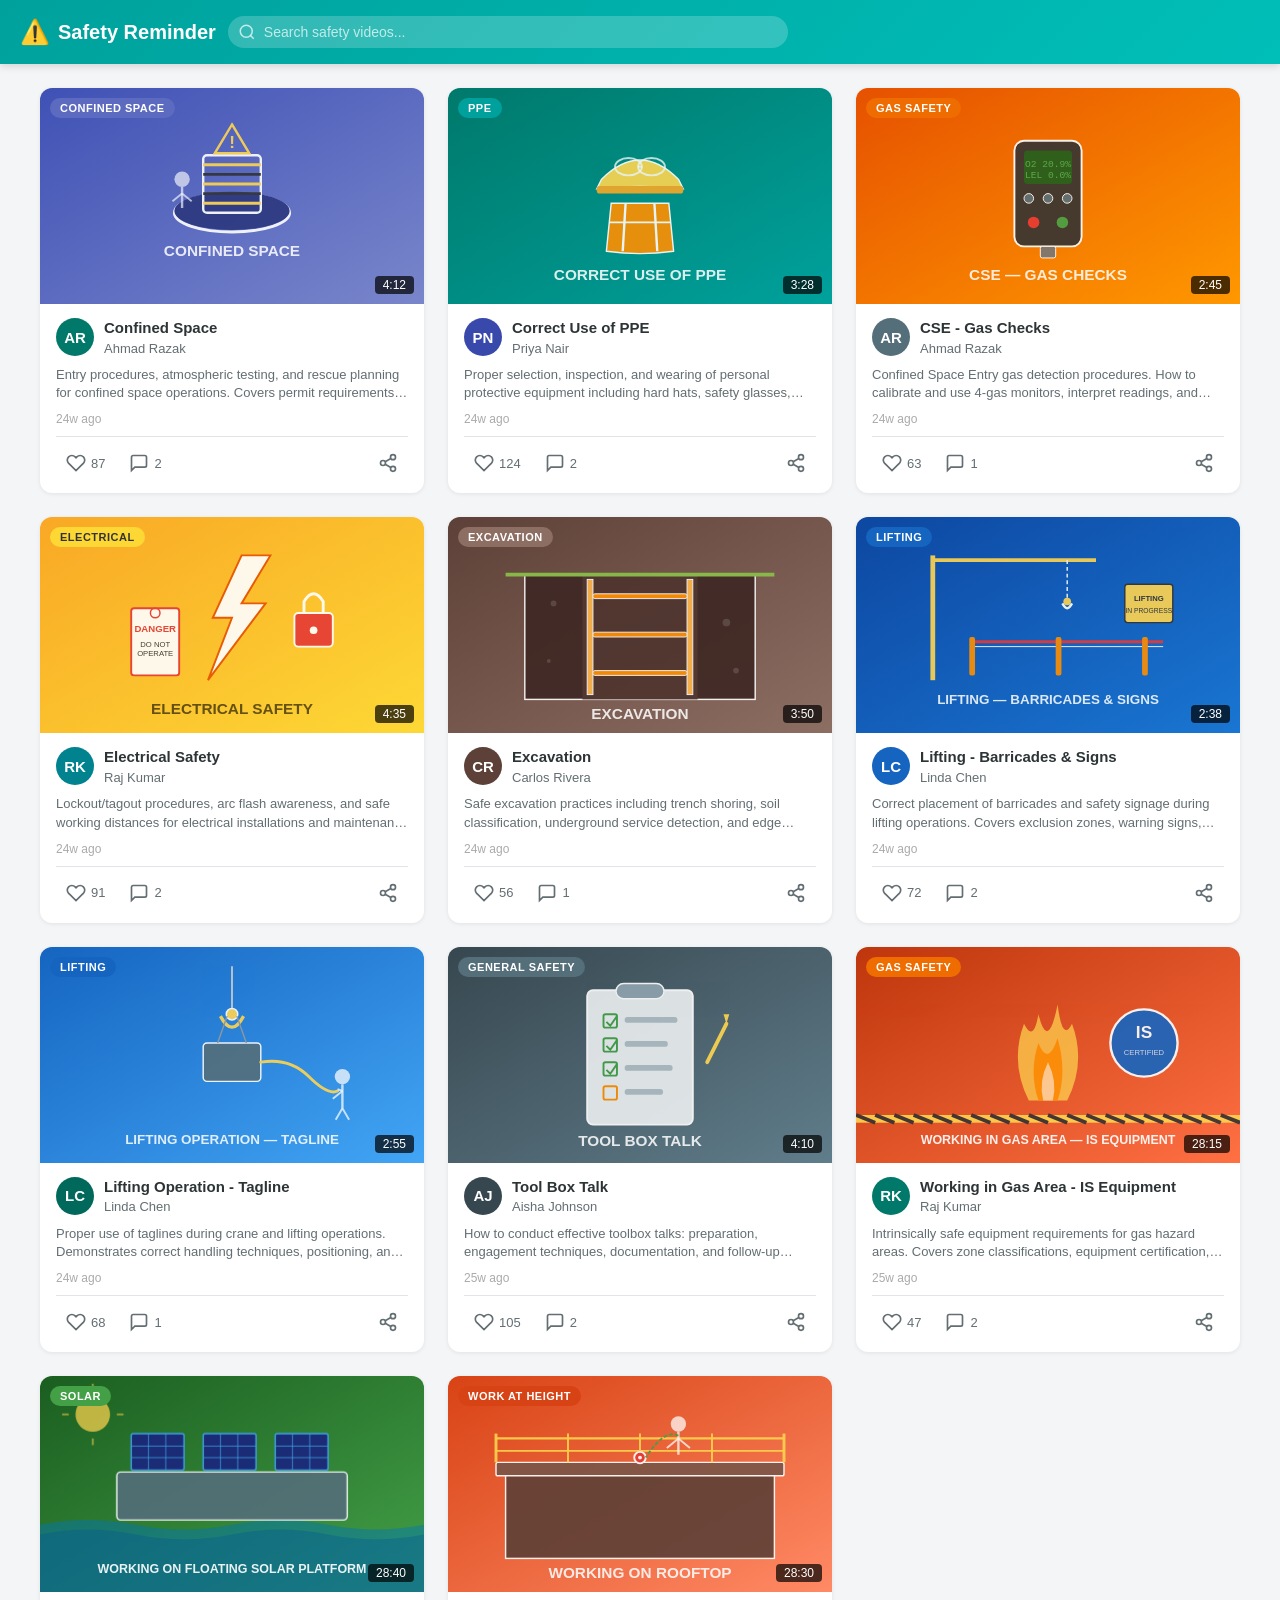
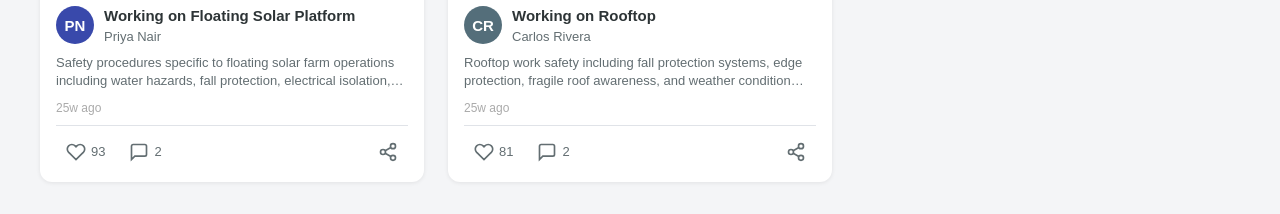
==== index.html @ b99edd66 "Initial commit: Safety Reminder video platform Static frontend for viewing safety training videos. -" ====
<!DOCTYPE html>
<html lang="en">
<head>
<meta charset="UTF-8">
<meta name="viewport" content="width=device-width, initial-scale=1.0">
<title>Safety Reminder</title>
<link rel="stylesheet" href="styles.css">
</head>
<body>

<!-- Header -->
<header class="header">
  <div class="header-title">
    <span class="icon">&#9888;&#65039;</span>
    <span>Safety Reminder</span>
  </div>
  <div class="search-bar">
    <svg viewBox="0 0 24 24" stroke-width="2"><circle cx="11" cy="11" r="8"/><line x1="21" y1="21" x2="16.65" y2="16.65"/></svg>
    <input type="text" placeholder="Search safety videos..." id="searchInput">
  </div>
  <!-- hidden: upload button (to be enabled later)
  <button class="btn-upload-header" id="btnUploadHeader" aria-label="Upload video">
    <span>Upload</span>
  </button> -->
</header>

<!-- Side Navigation (desktop) -->
<nav class="side-nav">
  <a href="#" class="active" data-nav="home">
    <svg viewBox="0 0 24 24"><path d="M3 9l9-7 9 7v11a2 2 0 0 1-2 2H5a2 2 0 0 1-2-2z"/><polyline points="9 22 9 12 15 12 15 22"/></svg>
    Home Feed
  </a>
  <!-- hidden: to be enabled later
  <a href="#" data-nav="upload" id="sideNavUpload">
    <svg viewBox="0 0 24 24"><path d="M21 15v4a2 2 0 0 1-2 2H5a2 2 0 0 1-2-2v-4"/><polyline points="17 8 12 3 7 8"/><line x1="12" y1="3" x2="12" y2="15"/></svg>
    Upload Video
  </a>
  <a href="#" data-nav="profile">
    <svg viewBox="0 0 24 24"><path d="M20 21v-2a4 4 0 0 0-4-4H8a4 4 0 0 0-4 4v2"/><circle cx="12" cy="7" r="4"/></svg>
    Profile
  </a>
  <a href="#" data-nav="settings">
    <svg viewBox="0 0 24 24"><circle cx="12" cy="12" r="3"/><path d="M19.4 15a1.65 1.65 0 0 0 .33 1.82l.06.06a2 2 0 0 1-2.83 2.83l-.06-.06a1.65 1.65 0 0 0-1.82-.33 1.65 1.65 0 0 0-1 1.51V21a2 2 0 0 1-4 0v-.09A1.65 1.65 0 0 0 9 19.4a1.65 1.65 0 0 0-1.82.33l-.06.06a2 2 0 0 1-2.83-2.83l.06-.06A1.65 1.65 0 0 0 4.68 15a1.65 1.65 0 0 0-1.51-1H3a2 2 0 0 1 0-4h.09A1.65 1.65 0 0 0 4.6 9a1.65 1.65 0 0 0-.33-1.82l-.06-.06a2 2 0 0 1 2.83-2.83l.06.06A1.65 1.65 0 0 0 9 4.68a1.65 1.65 0 0 0 1-1.51V3a2 2 0 0 1 4 0v.09a1.65 1.65 0 0 0 1 1.51 1.65 1.65 0 0 0 1.82-.33l.06-.06a2 2 0 0 1 2.83 2.83l-.06.06A1.65 1.65 0 0 0 19.4 9a1.65 1.65 0 0 0 1.51 1H21a2 2 0 0 1 0 4h-.09a1.65 1.65 0 0 0-1.51 1z"/></svg>
    Settings
  </a>
  -->
</nav>

<!-- Bottom Navigation (mobile/tablet) — only Home visible for now -->
<nav class="bottom-nav">
  <a href="#" class="active" data-nav="home">
    <svg viewBox="0 0 24 24"><path d="M3 9l9-7 9 7v11a2 2 0 0 1-2 2H5a2 2 0 0 1-2-2z"/><polyline points="9 22 9 12 15 12 15 22"/></svg>
    Home
  </a>
</nav>

<!-- Main Feed -->
<main class="main">
  <div class="feed" id="feed"></div>
</main>

<!-- Upload Modal (hidden: to be enabled later) -->
<div class="modal-overlay" id="uploadModal" style="display:none!important">
  <div class="modal">
    <div class="modal-header">
      <h2>Upload Safety Video</h2>
      <button class="modal-close" id="modalClose">&times;</button>
    </div>
    <div class="modal-body">
      <form id="uploadForm">
        <div class="form-group">
          <label>Video File</label>
          <div class="file-upload-area" id="fileUploadArea">
            <svg viewBox="0 0 24 24"><path d="M21 15v4a2 2 0 0 1-2 2H5a2 2 0 0 1-2-2v-4"/><polyline points="17 8 12 3 7 8"/><line x1="12" y1="3" x2="12" y2="15"/></svg>
            <p>Click to select a video file</p>
            <div class="file-name" id="fileName"></div>
          </div>
          <input type="file" id="fileInput" accept="video/*" style="display:none">
        </div>
        <div class="form-group">
          <label for="videoTitle">Title</label>
          <input type="text" id="videoTitle" placeholder="Enter video title" required>
        </div>
        <div class="form-group">
          <label for="videoDesc">Description</label>
          <textarea id="videoDesc" placeholder="Describe the safety topic covered..." required></textarea>
        </div>
        <div class="form-group">
          <label for="videoCat">Category</label>
          <select id="videoCat" required>
            <option value="">Select a category</option>
            <option value="confined">Confined Space</option>
            <option value="ppe">PPE</option>
            <option value="gas">Gas Safety</option>
            <option value="electrical">Electrical</option>
            <option value="excavation">Excavation</option>
            <option value="lifting">Lifting</option>
            <option value="general">General Safety</option>
            <option value="hazard">Hazard Zone</option>
            <option value="solar">Solar</option>
            <option value="wah">Work at Height</option>
          </select>
        </div>
        <button type="submit" class="btn-submit">Upload Video</button>
      </form>
    </div>
  </div>
</div>

<!-- Toast -->
<div class="toast" id="toast"></div>

<!-- Scripts -->
<script src="api.js"></script>
<script src="app.js"></script>
</body>
</html>
---- styles.css ----
/* Safety Reminder — Styles */

*, *::before, *::after { box-sizing: border-box; margin: 0; padding: 0; }

:root {
  --primary: #00A19C;
  --primary-light: #00BFB8;
  --primary-dark: #007A76;
  --accent: #1565C0;
  --bg: #F4F5F7;
  --card: #FFFFFF;
  --text: #2D3436;
  --text-light: #636E72;
  --border: #E0E3E8;
  --danger: #E53935;
  --success: #43A047;
  --nav-height: 60px;
  --header-height: 64px;
}

body {
  font-family: -apple-system, BlinkMacSystemFont, 'Segoe UI', Roboto, Oxygen, sans-serif;
  background: var(--bg);
  color: var(--text);
  min-height: 100vh;
  overflow-x: hidden;
}

/* ── Header ── */
.header {
  position: fixed;
  top: 0;
  left: 0;
  right: 0;
  height: var(--header-height);
  background: linear-gradient(135deg, var(--primary), var(--primary-light));
  display: flex;
  align-items: center;
  padding: 0 20px;
  gap: 12px;
  z-index: 100;
  box-shadow: 0 2px 8px rgba(0,0,0,0.15);
}

.header-title {
  font-size: 20px;
  font-weight: 700;
  color: #fff;
  white-space: nowrap;
  display: flex;
  align-items: center;
  gap: 8px;
}

.header-title .icon { font-size: 24px; }

.search-bar {
  flex: 1;
  max-width: 560px;
  position: relative;
}

.search-bar input {
  width: 100%;
  padding: 8px 12px 8px 36px;
  border: none;
  border-radius: 20px;
  background: rgba(255,255,255,0.2);
  color: #fff;
  font-size: 14px;
  outline: none;
  transition: background 0.2s;
}

.search-bar input::placeholder { color: rgba(255,255,255,0.7); }
.search-bar input:focus { background: rgba(255,255,255,0.35); }

.search-bar svg {
  position: absolute;
  left: 10px;
  top: 50%;
  transform: translateY(-50%);
  width: 18px;
  height: 18px;
  stroke: rgba(255,255,255,0.7);
  fill: none;
}

.btn-upload-header {
  background: #FFFFFF;
  color: var(--primary);
  border: none;
  padding: 8px 16px;
  border-radius: 20px;
  font-weight: 600;
  font-size: 14px;
  cursor: pointer;
  white-space: nowrap;
  transition: transform 0.15s, box-shadow 0.15s;
}

.btn-upload-header:hover {
  transform: translateY(-1px);
  box-shadow: 0 3px 8px rgba(0,0,0,0.2);
}

/* ── Side Nav (desktop) ── */
.side-nav {
  display: none;
  position: fixed;
  top: var(--header-height);
  left: 0;
  bottom: 0;
  width: 220px;
  background: var(--card);
  border-right: 1px solid var(--border);
  padding: 24px 0;
  z-index: 90;
}

.side-nav a {
  display: flex;
  align-items: center;
  gap: 12px;
  padding: 12px 24px;
  color: var(--text-light);
  text-decoration: none;
  font-size: 15px;
  font-weight: 500;
  transition: background 0.15s, color 0.15s;
}

.side-nav a:hover, .side-nav a.active {
  background: rgba(0, 161, 156, 0.08);
  color: var(--primary);
}

.side-nav a svg {
  width: 22px;
  height: 22px;
  stroke: currentColor;
  fill: none;
  stroke-width: 2;
}

/* ── Bottom Nav (mobile/tablet) — hidden: only Home Feed, no nav needed ── */
.bottom-nav {
  position: fixed;
  bottom: 0;
  left: 0;
  right: 0;
  height: var(--nav-height);
  background: var(--card);
  border-top: 1px solid var(--border);
  display: none;
  justify-content: space-around;
  align-items: center;
  z-index: 100;
}

.bottom-nav a {
  display: flex;
  flex-direction: column;
  align-items: center;
  gap: 3px;
  text-decoration: none;
  color: var(--text-light);
  font-size: 11px;
  font-weight: 500;
  transition: color 0.15s;
  padding: 4px 12px;
}

.bottom-nav a.active { color: var(--primary); }

.bottom-nav a svg {
  width: 24px;
  height: 24px;
  stroke: currentColor;
  fill: none;
  stroke-width: 2;
}

/* ── Main Content ── */
.main {
  padding-top: calc(var(--header-height) + 16px);
  padding-bottom: 24px;
  padding-left: 16px;
  padding-right: 16px;
  max-width: 1800px;
  margin: 0 auto;
}

.feed {
  display: grid;
  grid-template-columns: 1fr;
  gap: 16px;
}

/* ── Video Card ── */
.card {
  background: var(--card);
  border-radius: 12px;
  overflow: hidden;
  box-shadow: 0 1px 4px rgba(0,0,0,0.08);
  transition: transform 0.2s, box-shadow 0.2s;
}

.card:hover {
  transform: translateY(-2px);
  box-shadow: 0 4px 16px rgba(0,0,0,0.12);
}

.card-thumbnail {
  position: relative;
  width: 100%;
  aspect-ratio: 16 / 9;
  cursor: pointer;
  overflow: hidden;
  background: #eee;
}

.card-thumbnail > svg {
  position: absolute;
  inset: 0;
  width: 100%;
  height: 100%;
  display: block;
}

.card-thumbnail .play-overlay {
  position: absolute;
  inset: 0;
  display: flex;
  align-items: center;
  justify-content: center;
  opacity: 0;
  transition: opacity 0.2s;
  background: rgba(0,0,0,0.15);
}

.card-thumbnail:hover .play-overlay { opacity: 1; }

.play-btn {
  width: 52px;
  height: 52px;
  background: rgba(0,0,0,0.5);
  border-radius: 50%;
  display: flex;
  align-items: center;
  justify-content: center;
  transition: transform 0.2s, background 0.2s;
}

.card-thumbnail:hover .play-btn {
  transform: scale(1.1);
  background: rgba(0, 161, 156, 0.85);
}

.play-btn svg {
  position: relative;
  inset: auto;
  width: 24px;
  height: 24px;
  fill: #fff;
  stroke: none;
  left: 2px;
}

.card-category {
  position: absolute;
  top: 10px;
  left: 10px;
  padding: 4px 10px;
  border-radius: 12px;
  font-size: 11px;
  font-weight: 600;
  text-transform: uppercase;
  letter-spacing: 0.5px;
  color: #fff;
  z-index: 2;
}

.card-duration {
  position: absolute;
  bottom: 10px;
  right: 10px;
  background: rgba(0,0,0,0.7);
  color: #fff;
  padding: 2px 8px;
  border-radius: 4px;
  font-size: 12px;
  font-weight: 500;
  z-index: 2;
}

.card-body { padding: 14px 16px; }

.card-header {
  display: flex;
  align-items: flex-start;
  gap: 10px;
  margin-bottom: 10px;
}

.avatar {
  width: 38px;
  height: 38px;
  border-radius: 50%;
  flex-shrink: 0;
  display: flex;
  align-items: center;
  justify-content: center;
  color: #fff;
  font-weight: 700;
  font-size: 15px;
}

.card-meta { flex: 1; min-width: 0; }

.card-title {
  font-size: 15px;
  font-weight: 600;
  line-height: 1.3;
  margin-bottom: 3px;
  display: -webkit-box;
  -webkit-line-clamp: 2;
  -webkit-box-orient: vertical;
  overflow: hidden;
}

.card-author {
  font-size: 13px;
  color: var(--text-light);
}

.card-desc {
  font-size: 13px;
  color: var(--text-light);
  line-height: 1.4;
  margin-bottom: 10px;
  display: -webkit-box;
  -webkit-line-clamp: 2;
  -webkit-box-orient: vertical;
  overflow: hidden;
}

.card-timestamp {
  font-size: 12px;
  color: #aaa;
  margin-bottom: 10px;
}

.card-actions {
  display: flex;
  align-items: center;
  gap: 4px;
  padding-top: 10px;
  border-top: 1px solid var(--border);
}

.action-btn {
  display: flex;
  align-items: center;
  gap: 5px;
  background: none;
  border: none;
  padding: 6px 10px;
  border-radius: 8px;
  font-size: 13px;
  color: var(--text-light);
  cursor: pointer;
  transition: background 0.15s, color 0.15s;
  font-family: inherit;
}

.action-btn:hover { background: var(--bg); }

.action-btn svg {
  width: 20px;
  height: 20px;
  stroke: currentColor;
  fill: none;
  stroke-width: 2;
}

.action-btn.liked { color: var(--danger); }
.action-btn.liked svg { fill: var(--danger); stroke: var(--danger); }

.action-btn-spacer { flex: 1; }

/* ── Comments ── */
.comments-section {
  display: none;
  padding: 0 16px 14px;
  border-top: 1px solid var(--border);
}

.comments-section.open { display: block; }

.comments-list {
  max-height: 240px;
  overflow-y: auto;
  padding: 12px 0;
}

.comment {
  display: flex;
  gap: 8px;
  margin-bottom: 12px;
}

.comment-avatar {
  width: 28px;
  height: 28px;
  border-radius: 50%;
  flex-shrink: 0;
  display: flex;
  align-items: center;
  justify-content: center;
  color: #fff;
  font-weight: 700;
  font-size: 11px;
  background: var(--accent);
}

.comment-body { flex: 1; }

.comment-author {
  font-size: 12px;
  font-weight: 600;
  margin-bottom: 2px;
}

.comment-text {
  font-size: 13px;
  line-height: 1.4;
  color: var(--text);
}

.comment-time {
  font-size: 11px;
  color: #aaa;
  margin-top: 2px;
}

.comment-input-row {
  display: flex;
  gap: 8px;
  margin-top: 8px;
}

.comment-input-row input {
  flex: 1;
  padding: 8px 12px;
  border: 1px solid var(--border);
  border-radius: 20px;
  font-size: 13px;
  font-family: inherit;
  outline: none;
  transition: border-color 0.2s;
}

.comment-input-row input:focus { border-color: var(--primary); }

.comment-input-row button {
  background: var(--primary);
  color: #fff;
  border: none;
  padding: 8px 16px;
  border-radius: 20px;
  font-size: 13px;
  font-weight: 600;
  cursor: pointer;
  font-family: inherit;
  transition: background 0.15s;
}

.comment-input-row button:hover { background: var(--primary-light); }

.no-comments {
  text-align: center;
  color: #aaa;
  font-size: 13px;
  padding: 16px 0;
}

/* ── Upload Modal ── */
.modal-overlay {
  display: none;
  position: fixed;
  inset: 0;
  background: rgba(0,0,0,0.5);
  z-index: 200;
  align-items: center;
  justify-content: center;
  padding: 16px;
}

.modal-overlay.open { display: flex; }

.modal {
  background: var(--card);
  border-radius: 16px;
  width: 100%;
  max-width: 520px;
  max-height: 90vh;
  overflow-y: auto;
  box-shadow: 0 20px 60px rgba(0,0,0,0.3);
}

.modal-header {
  display: flex;
  align-items: center;
  justify-content: space-between;
  padding: 18px 20px;
  border-bottom: 1px solid var(--border);
}

.modal-header h2 {
  font-size: 18px;
  font-weight: 700;
}

.modal-close {
  background: none;
  border: none;
  cursor: pointer;
  padding: 4px;
  color: var(--text-light);
  font-size: 24px;
  line-height: 1;
}

.modal-body { padding: 20px; }

.form-group { margin-bottom: 18px; }

.form-group label {
  display: block;
  font-size: 13px;
  font-weight: 600;
  margin-bottom: 6px;
  color: var(--text);
}

.form-group input,
.form-group textarea,
.form-group select {
  width: 100%;
  padding: 10px 14px;
  border: 1px solid var(--border);
  border-radius: 10px;
  font-size: 14px;
  font-family: inherit;
  outline: none;
  transition: border-color 0.2s;
  background: #fff;
}

.form-group input:focus,
.form-group textarea:focus,
.form-group select:focus {
  border-color: var(--primary);
}

.form-group textarea { resize: vertical; min-height: 80px; }

.file-upload-area {
  border: 2px dashed var(--border);
  border-radius: 12px;
  padding: 32px 16px;
  text-align: center;
  cursor: pointer;
  transition: border-color 0.2s, background 0.2s;
}

.file-upload-area:hover {
  border-color: var(--primary);
  background: rgba(0, 161, 156, 0.03);
}

.file-upload-area svg {
  width: 40px;
  height: 40px;
  stroke: var(--text-light);
  fill: none;
  stroke-width: 1.5;
  margin-bottom: 8px;
}

.file-upload-area p {
  font-size: 14px;
  color: var(--text-light);
}

.file-upload-area .file-name {
  margin-top: 8px;
  font-size: 13px;
  color: var(--primary);
  font-weight: 600;
}

.btn-submit {
  width: 100%;
  padding: 12px;
  background: linear-gradient(135deg, var(--primary), var(--primary-light));
  color: #fff;
  border: none;
  border-radius: 10px;
  font-size: 15px;
  font-weight: 600;
  cursor: pointer;
  font-family: inherit;
  transition: transform 0.15s, box-shadow 0.15s;
}

.btn-submit:hover {
  transform: translateY(-1px);
  box-shadow: 0 4px 12px rgba(0, 161, 156, 0.35);
}

/* ── Toast ── */
.toast {
  position: fixed;
  bottom: 80px;
  left: 50%;
  transform: translateX(-50%) translateY(20px);
  background: var(--text);
  color: #fff;
  padding: 10px 20px;
  border-radius: 8px;
  font-size: 14px;
  opacity: 0;
  transition: opacity 0.3s, transform 0.3s;
  z-index: 300;
  pointer-events: none;
}

.toast.show {
  opacity: 1;
  transform: translateX(-50%) translateY(0);
}

/* ── Category Tag Colors ── */
.cat-confined { background: #5C6BC0; }
.cat-ppe { background: #00A19C; }
.cat-gas { background: #EF6C00; }
.cat-electrical { background: #FDD835; color: #333; }
.cat-excavation { background: #8D6E63; }
.cat-lifting { background: #1565C0; }
.cat-general { background: #546E7A; }
.cat-hazard { background: #E53935; }
.cat-solar { background: #43A047; }
.cat-wah { background: #D84315; }

/* ── Avatar Colors ── */
.av-0 { background: #00796B; }
.av-1 { background: #3949AB; }
.av-2 { background: #546E7A; }
.av-3 { background: #00838F; }
.av-4 { background: #5D4037; }
.av-5 { background: #1565C0; }
.av-6 { background: #00695C; }
.av-7 { background: #37474F; }

/* ── Responsive: Tablet (768px+) ── */
@media (min-width: 768px) {
  .feed {
    grid-template-columns: repeat(2, 1fr);
    gap: 20px;
  }
  .main { padding-left: 24px; padding-right: 24px; }
}

/* ── Responsive: Desktop (1025px+) ── */
@media (min-width: 1025px) {
  .feed {
    grid-template-columns: repeat(auto-fill, minmax(320px, 1fr));
    gap: 24px;
  }
  .side-nav { display: none; }
  .bottom-nav { display: none; }
  .main {
    padding: calc(var(--header-height) + 24px) 40px 32px 40px;
  }
}

/* ── Responsive: Large Desktop (1600px+) ── */
@media (min-width: 1600px) {
  .feed {
    grid-template-columns: repeat(auto-fill, minmax(340px, 1fr));
  }
}

/* ── Responsive: Small mobile ── */
@media (max-width: 480px) {
  .header-title span { display: none; }
  .btn-upload-header span { display: none; }
  .btn-upload-header::before { content: '+'; font-size: 20px; }
  .search-bar { max-width: none; }
}

/* ── Scrollbar ── */
.comments-list::-webkit-scrollbar { width: 4px; }
.comments-list::-webkit-scrollbar-track { background: transparent; }
.comments-list::-webkit-scrollbar-thumb { background: var(--border); border-radius: 2px; }
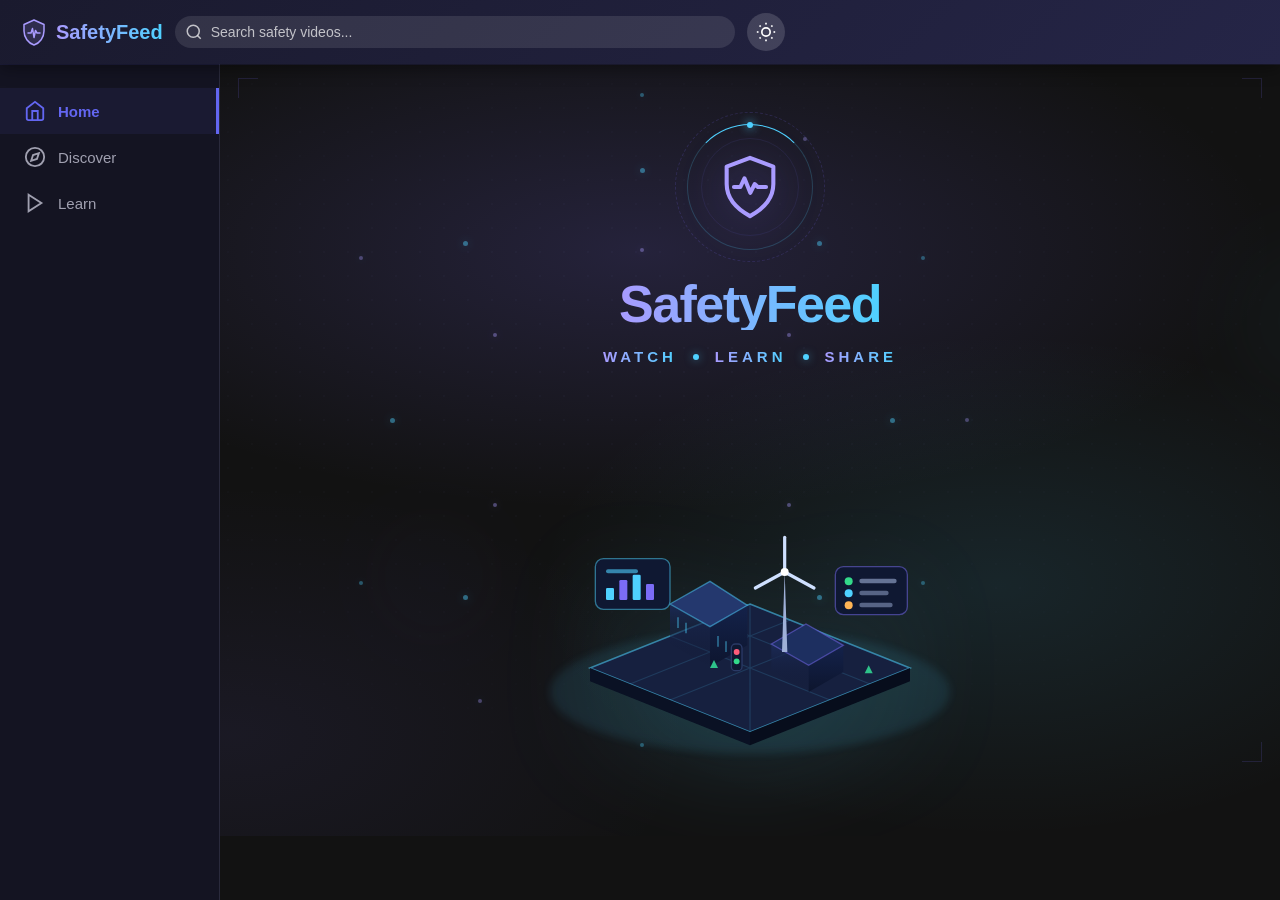
==== commit d17f6910: "Redesign home page with premium dark/light theme and 3D isometric scene - Add immersive home page wi" ====
--- a/index.html
+++ b/index.html
@@ -3,61 +3,282 @@
 <head>
 <meta charset="UTF-8">
 <meta name="viewport" content="width=device-width, initial-scale=1.0">
-<title>Safety Reminder</title>
+<title>SafetyFeed</title>
 <link rel="stylesheet" href="styles.css">
+<script>if(localStorage.getItem('safetyReminder_theme')!=='light')document.documentElement.classList.add('dark-theme');</script>
 </head>
 <body>
 
 <!-- Header -->
 <header class="header">
   <div class="header-title">
-    <span class="icon">&#9888;&#65039;</span>
-    <span>Safety Reminder</span>
+    <svg class="logo-icon" viewBox="0 0 28 28" fill="none"><defs><linearGradient id="logoGr" x1="4" y1="2" x2="24" y2="27"><stop stop-color="#A99BFF"/><stop offset="1" stop-color="#4FD1FF"/></linearGradient></defs><path d="M14 2L4 6.5V13C4 19.35 8.28 25.22 14 27C19.72 25.22 24 19.35 24 13V6.5L14 2Z" fill="rgba(169,155,255,0.15)" stroke="url(#logoGr)" stroke-width="1.5" stroke-linejoin="round"/><polyline points="8,15 11,15 12.5,10.5 14,19.5 15.5,12.5 17,15 20,15" fill="none" stroke="url(#logoGr)" stroke-width="1.5" stroke-linecap="round" stroke-linejoin="round"/></svg>
+    <span>SafetyFeed</span>
   </div>
   <div class="search-bar">
     <svg viewBox="0 0 24 24" stroke-width="2"><circle cx="11" cy="11" r="8"/><line x1="21" y1="21" x2="16.65" y2="16.65"/></svg>
     <input type="text" placeholder="Search safety videos..." id="searchInput">
   </div>
-  <!-- hidden: upload button (to be enabled later)
-  <button class="btn-upload-header" id="btnUploadHeader" aria-label="Upload video">
-    <span>Upload</span>
-  </button> -->
+  <button class="theme-toggle" id="themeToggle" aria-label="Toggle theme">
+    <svg class="icon-sun" viewBox="0 0 24 24" fill="none" stroke="currentColor" stroke-width="2"><circle cx="12" cy="12" r="5"/><line x1="12" y1="1" x2="12" y2="3"/><line x1="12" y1="21" x2="12" y2="23"/><line x1="4.22" y1="4.22" x2="5.64" y2="5.64"/><line x1="18.36" y1="18.36" x2="19.78" y2="19.78"/><line x1="1" y1="12" x2="3" y2="12"/><line x1="21" y1="12" x2="23" y2="12"/><line x1="4.22" y1="19.78" x2="5.64" y2="18.36"/><line x1="18.36" y1="5.64" x2="19.78" y2="4.22"/></svg>
+    <svg class="icon-moon" viewBox="0 0 24 24" fill="none" stroke="currentColor" stroke-width="2"><path d="M21 12.79A9 9 0 1 1 11.21 3 7 7 0 0 0 21 12.79z"/></svg>
+  </button>
 </header>
 
 <!-- Side Navigation (desktop) -->
 <nav class="side-nav">
   <a href="#" class="active" data-nav="home">
     <svg viewBox="0 0 24 24"><path d="M3 9l9-7 9 7v11a2 2 0 0 1-2 2H5a2 2 0 0 1-2-2z"/><polyline points="9 22 9 12 15 12 15 22"/></svg>
-    Home Feed
-  </a>
-  <!-- hidden: to be enabled later
-  <a href="#" data-nav="upload" id="sideNavUpload">
-    <svg viewBox="0 0 24 24"><path d="M21 15v4a2 2 0 0 1-2 2H5a2 2 0 0 1-2-2v-4"/><polyline points="17 8 12 3 7 8"/><line x1="12" y1="3" x2="12" y2="15"/></svg>
-    Upload Video
-  </a>
-  <a href="#" data-nav="profile">
-    <svg viewBox="0 0 24 24"><path d="M20 21v-2a4 4 0 0 0-4-4H8a4 4 0 0 0-4 4v2"/><circle cx="12" cy="7" r="4"/></svg>
-    Profile
-  </a>
-  <a href="#" data-nav="settings">
-    <svg viewBox="0 0 24 24"><circle cx="12" cy="12" r="3"/><path d="M19.4 15a1.65 1.65 0 0 0 .33 1.82l.06.06a2 2 0 0 1-2.83 2.83l-.06-.06a1.65 1.65 0 0 0-1.82-.33 1.65 1.65 0 0 0-1 1.51V21a2 2 0 0 1-4 0v-.09A1.65 1.65 0 0 0 9 19.4a1.65 1.65 0 0 0-1.82.33l-.06.06a2 2 0 0 1-2.83-2.83l.06-.06A1.65 1.65 0 0 0 4.68 15a1.65 1.65 0 0 0-1.51-1H3a2 2 0 0 1 0-4h.09A1.65 1.65 0 0 0 4.6 9a1.65 1.65 0 0 0-.33-1.82l-.06-.06a2 2 0 0 1 2.83-2.83l.06.06A1.65 1.65 0 0 0 9 4.68a1.65 1.65 0 0 0 1-1.51V3a2 2 0 0 1 4 0v.09a1.65 1.65 0 0 0 1 1.51 1.65 1.65 0 0 0 1.82-.33l.06-.06a2 2 0 0 1 2.83 2.83l-.06.06A1.65 1.65 0 0 0 19.4 9a1.65 1.65 0 0 0 1.51 1H21a2 2 0 0 1 0 4h-.09a1.65 1.65 0 0 0-1.51 1z"/></svg>
-    Settings
-  </a>
-  -->
+    Home
+  </a>
+  <a href="#" data-nav="discover">
+    <svg viewBox="0 0 24 24"><circle cx="12" cy="12" r="10"/><polygon points="16.24 7.76 14.12 14.12 7.76 16.24 9.88 9.88 16.24 7.76"/></svg>
+    Discover
+  </a>
+  <a href="#" data-nav="learn">
+    <svg viewBox="0 0 24 24"><polygon points="5 3 19 12 5 21 5 3"/></svg>
+    Learn
+  </a>
 </nav>
 
-<!-- Bottom Navigation (mobile/tablet) — only Home visible for now -->
+<!-- Bottom Navigation (mobile/tablet) -->
 <nav class="bottom-nav">
   <a href="#" class="active" data-nav="home">
     <svg viewBox="0 0 24 24"><path d="M3 9l9-7 9 7v11a2 2 0 0 1-2 2H5a2 2 0 0 1-2-2z"/><polyline points="9 22 9 12 15 12 15 22"/></svg>
     Home
   </a>
+  <a href="#" data-nav="discover">
+    <svg viewBox="0 0 24 24"><circle cx="12" cy="12" r="10"/><polygon points="16.24 7.76 14.12 14.12 7.76 16.24 9.88 9.88 16.24 7.76"/></svg>
+    Discover
+  </a>
+  <a href="#" data-nav="learn">
+    <svg viewBox="0 0 24 24"><polygon points="5 3 19 12 5 21 5 3"/></svg>
+    Learn
+  </a>
 </nav>
 
-<!-- Main Feed -->
-<main class="main">
+<!-- Home Page (default) -->
+<main class="main page-section page-home" id="page-home">
+
+  <!-- HUD corner ticks -->
+  <div class="h-hud h-hud-tl"></div>
+  <div class="h-hud h-hud-tr"></div>
+  <div class="h-hud h-hud-bl"></div>
+  <div class="h-hud h-hud-br"></div>
+
+  <!-- Background layers -->
+  <div class="h-bg">
+    <div class="h-mesh"></div>
+    <div class="h-grid"></div>
+    <div class="h-orb h-orb1"></div>
+    <div class="h-orb h-orb2"></div>
+    <div class="h-orb h-orb3"></div>
+
+    <!-- Orbiting dot rings -->
+    <div class="h-orbit h-orbit1">
+      <span class="h-dot"></span><span class="h-dot"></span><span class="h-dot"></span>
+      <span class="h-dot"></span><span class="h-dot"></span><span class="h-dot"></span>
+      <span class="h-dot"></span><span class="h-dot"></span>
+    </div>
+    <div class="h-orbit h-orbit2">
+      <span class="h-dot"></span><span class="h-dot"></span><span class="h-dot"></span>
+      <span class="h-dot"></span><span class="h-dot"></span><span class="h-dot"></span>
+    </div>
+    <div class="h-orbit h-orbit3">
+      <span class="h-dot"></span><span class="h-dot"></span><span class="h-dot"></span>
+      <span class="h-dot"></span><span class="h-dot"></span><span class="h-dot"></span>
+      <span class="h-dot"></span><span class="h-dot"></span><span class="h-dot"></span>
+      <span class="h-dot"></span>
+    </div>
+
+    <!-- Floating particles -->
+    <div class="h-pt" style="width:5px;height:5px;left:12%;top:25%"></div>
+    <div class="h-pt h-pt-alt" style="width:4px;height:4px;left:78%;top:18%;animation-delay:2s"></div>
+    <div class="h-pt" style="width:4px;height:4px;left:55%;top:70%;animation-delay:4s"></div>
+    <div class="h-pt h-pt-alt" style="width:5px;height:5px;left:25%;top:65%;animation-delay:1s"></div>
+    <div class="h-pt" style="width:4px;height:4px;left:85%;top:55%;animation-delay:3s"></div>
+    <div class="h-pt h-pt-alt" style="width:3px;height:3px;left:40%;top:15%;animation-delay:5s"></div>
+    <div class="h-pt" style="width:5px;height:5px;left:65%;top:80%;animation-delay:2.5s"></div>
+    <div class="h-pt h-pt-alt" style="width:4px;height:4px;left:8%;top:50%;animation-delay:6s"></div>
+  </div>
+
+  <!-- Brand block -->
+  <div class="h-center">
+    <div class="h-logo-wrap">
+      <div class="h-ring h-ring1"></div>
+      <div class="h-ring h-ring2"><span class="h-ring-node"></span></div>
+      <div class="h-ring h-ring3"></div>
+      <svg class="h-shield" viewBox="0 0 24 24" fill="none">
+        <path d="M12 2 4 5v6c0 5 3.4 8.5 8 11 4.6-2.5 8-6 8-11V5l-8-3Z" stroke="url(#hShGr)" stroke-width="1.4" stroke-linejoin="round"/>
+        <path d="M6.5 12h2.2l1.4-3 2 5 1.5-3 1.1 1h2.8" stroke="url(#hShGr)" stroke-width="1.4" stroke-linecap="round" stroke-linejoin="round"/>
+        <defs><linearGradient id="hShGr" x1="4" y1="2" x2="20" y2="22"><stop stop-color="#A99BFF"/><stop offset="1" stop-color="#4FD1FF"/></linearGradient></defs>
+      </svg>
+    </div>
+    <h1 class="h-title">Safety<span>Feed</span></h1>
+    <div class="h-tagline">
+      <span>Watch</span>
+      <span class="h-tagline-dot"></span>
+      <span>Learn</span>
+      <span class="h-tagline-dot"></span>
+      <span>Share</span>
+    </div>
+  </div>
+
+  <!-- Isometric 3D Scene -->
+  <div class="h-scene-slot">
+    <svg class="h-scene" viewBox="0 0 360 240" fill="none">
+      <defs>
+        <linearGradient id="hPlat" x1="60" y1="120" x2="300" y2="220"><stop stop-color="#16203f"/><stop offset="1" stop-color="#0c1228"/></linearGradient>
+        <linearGradient id="hFaceL" x1="0" y1="0" x2="0" y2="1"><stop stop-color="#1b2a55"/><stop offset="1" stop-color="#11183200"/></linearGradient>
+        <linearGradient id="hFaceR" x1="0" y1="0" x2="0" y2="1"><stop stop-color="#14224a"/><stop offset="1" stop-color="#0d152e"/></linearGradient>
+        <linearGradient id="hCyl" x1="0" y1="0" x2="1" y2="0"><stop stop-color="#4FD1FF"/><stop offset="1" stop-color="#7B6CF6"/></linearGradient>
+        <filter id="hSoft"><feGaussianBlur stdDeviation="3"/></filter>
+      </defs>
+
+      <!-- Platform base glow -->
+      <ellipse cx="180" cy="186" rx="150" ry="46" fill="#4FD1FF" opacity=".10" filter="url(#hSoft)"/>
+
+      <!-- Platform top -->
+      <path d="M180 120 300 168 180 216 60 168Z" fill="url(#hPlat)" stroke="#4FD1FF" stroke-opacity=".55" stroke-width="1.2"/>
+      <!-- Platform grid -->
+      <path d="M120 144 240 192M150 132 270 180M180 120 180 216M210 132 90 180M240 144 120 192" stroke="#4FD1FF" stroke-opacity=".15" stroke-width="1"/>
+      <!-- Platform sides -->
+      <path d="M60 168 180 216 180 226 60 178Z" fill="#0a1124"/>
+      <path d="M300 168 180 216 180 226 300 178Z" fill="#070d1c"/>
+
+      <!-- Building tall (left) -->
+      <g>
+        <path d="M120 120 150 137 150 167 120 150Z" fill="url(#hFaceL)"/>
+        <path d="M150 137 178 121 178 151 150 167Z" fill="url(#hFaceR)"/>
+        <path d="M120 120 150 103 178 121 150 137Z" fill="#24386e" stroke="#4FD1FF" stroke-opacity=".5"/>
+        <path d="M126 130v8M132 134v8M156 144v8M162 148v8" stroke="#4FD1FF" stroke-opacity=".4" stroke-width="1.4"/>
+      </g>
+
+      <!-- Building short (right) -->
+      <g>
+        <path d="M196 150 224 166 224 186 196 170Z" fill="url(#hFaceL)"/>
+        <path d="M224 166 250 151 250 171 224 186Z" fill="url(#hFaceR)"/>
+        <path d="M196 150 222 135 250 151 224 166Z" fill="#1d2f60" stroke="#7B6CF6" stroke-opacity=".5"/>
+      </g>
+
+      <!-- Wind turbine -->
+      <g>
+        <path d="M206 96 204 156 208 156Z" fill="#9fb0d8"/>
+        <g class="h-blade" stroke="#cfe0ff" stroke-width="2.4" stroke-linecap="round">
+          <path d="M206 96 206 70"/>
+          <path d="M206 96 228 108"/>
+          <path d="M206 96 184 108"/>
+        </g>
+        <circle cx="206" cy="96" r="3" fill="#fff"/>
+      </g>
+
+      <!-- Floating panel 1 (chart) -->
+      <g class="h-panel">
+        <rect x="64" y="86" width="56" height="38" rx="6" fill="#0f1832" stroke="#4FD1FF" stroke-opacity=".5"/>
+        <rect x="72" y="108" width="6" height="9" rx="1" fill="#4FD1FF"/>
+        <rect x="82" y="102" width="6" height="15" rx="1" fill="#7B6CF6"/>
+        <rect x="92" y="98" width="6" height="19" rx="1" fill="#4FD1FF"/>
+        <rect x="102" y="105" width="6" height="12" rx="1" fill="#7B6CF6"/>
+        <rect x="72" y="94" width="24" height="3" rx="1.5" fill="#4FD1FF" opacity=".6"/>
+      </g>
+
+      <!-- Floating panel 2 (list) -->
+      <g class="h-panel h-panel2">
+        <rect x="244" y="92" width="54" height="36" rx="6" fill="#0f1832" stroke="#7B6CF6" stroke-opacity=".5"/>
+        <circle cx="254" cy="103" r="3" fill="#33D98A"/><rect x="262" y="101" width="28" height="3.5" rx="1.7" fill="#9fb0d8" opacity=".6"/>
+        <circle cx="254" cy="112" r="3" fill="#4FD1FF"/><rect x="262" y="110" width="22" height="3.5" rx="1.7" fill="#9fb0d8" opacity=".5"/>
+        <circle cx="254" cy="121" r="3" fill="#FFB454"/><rect x="262" y="119" width="25" height="3.5" rx="1.7" fill="#9fb0d8" opacity=".5"/>
+      </g>
+
+      <!-- Traffic signal -->
+      <g>
+        <rect x="166" y="150" width="8" height="20" rx="3" fill="#0f1832" stroke="#2a3a66"/>
+        <circle cx="170" cy="156" r="2.2" fill="#FF5C7A"/>
+        <circle cx="170" cy="163" r="2.2" fill="#33D98A"/>
+      </g>
+
+      <!-- Little trees -->
+      <path d="M150 168 153 162 156 168Z M152 168 154 164 156 168Z" fill="#2ec28a"/>
+      <path d="M266 172 269 166 272 172Z" fill="#2ec28a"/>
+    </svg>
+  </div>
+
+
+</main>
+
+<!-- Discover Page -->
+<main class="main page-section" id="page-discover" style="display:none">
+  <!-- Trending Topics -->
+  <div class="trending-bar" id="trendingBar">
+    <button class="trending-chip active" data-filter="all">All</button>
+    <button class="trending-chip" data-filter="trending">Trending</button>
+    <button class="trending-chip" data-filter="nearmiss">Near Miss</button>
+    <button class="trending-chip" data-filter="goodpractice">Good Practice</button>
+    <button class="trending-chip" data-filter="observation">Observation</button>
+    <button class="trending-chip" data-filter="tip">Tips</button>
+  </div>
+  <!-- Create Post Area -->
+  <div class="create-post-card">
+    <div class="create-post-header">
+      <div class="avatar av-0">You</div>
+      <button class="create-post-trigger" id="createPostTrigger">Share a safety moment, observation, or tip...</button>
+    </div>
+    <div class="create-post-actions">
+      <button class="create-action-btn" id="createPostPhoto">
+        <svg viewBox="0 0 24 24"><rect x="3" y="3" width="18" height="18" rx="2" ry="2"/><circle cx="8.5" cy="8.5" r="1.5"/><polyline points="21 15 16 10 5 21"/></svg>
+        Photo
+      </button>
+      <button class="create-action-btn" id="createPostVideo">
+        <svg viewBox="0 0 24 24"><path d="M23 7l-7 5 7 5V7z"/><rect x="1" y="5" width="15" height="14" rx="2" ry="2"/></svg>
+        Video
+      </button>
+      <button class="create-action-btn" id="createPostLocation">
+        <svg viewBox="0 0 24 24"><path d="M21 10c0 7-9 13-9 13s-9-6-9-13a9 9 0 0 1 18 0z"/><circle cx="12" cy="10" r="3"/></svg>
+        Location
+      </button>
+    </div>
+  </div>
+  <!-- Discover Feed -->
+  <div class="feed" id="discover-feed"></div>
+</main>
+
+<!-- Learn Page (safety videos) -->
+<main class="main page-section" id="page-learn" style="display:none">
+  <div class="page-banner learn-banner">
+    <div class="banner-content">
+      <h2>Safety Training Videos</h2>
+      <p>Watch and learn from our safety training library</p>
+    </div>
+  </div>
   <div class="feed" id="feed"></div>
 </main>
+
+<!-- Create Post Modal -->
+<div class="modal-overlay" id="createPostModal">
+  <div class="modal">
+    <div class="modal-header">
+      <h2>Create Post</h2>
+      <button class="modal-close" id="createPostClose">&times;</button>
+    </div>
+    <div class="modal-body">
+      <form id="createPostForm">
+        <div class="form-group">
+          <textarea id="postText" placeholder="What did you observe today? Share a safety moment, a tip, or something inspiring from a work site..." required></textarea>
+        </div>
+        <div class="form-group">
+          <label>Attach Media (optional)</label>
+          <div class="file-upload-area" id="postFileArea">
+            <svg viewBox="0 0 24 24"><path d="M23 7l-7 5 7 5V7z"/><rect x="1" y="5" width="15" height="14" rx="2" ry="2"/></svg>
+            <p>Click to attach a photo or video</p>
+            <div class="file-name" id="postFileName"></div>
+          </div>
+          <input type="file" id="postFileInput" accept="image/*,video/*" style="display:none">
+        </div>
+        <button type="submit" class="btn-submit">Share Post</button>
+      </form>
+    </div>
+  </div>
+</div>
 
 <!-- Upload Modal (hidden: to be enabled later) -->
 <div class="modal-overlay" id="uploadModal" style="display:none!important">
--- a/styles.css
+++ b/styles.css
@@ -3,20 +3,97 @@
 *, *::before, *::after { box-sizing: border-box; margin: 0; padding: 0; }
 
 :root {
-  --primary: #00A19C;
-  --primary-light: #00BFB8;
-  --primary-dark: #007A76;
+  --primary: #6366F1;
+  --primary-light: #818CF8;
+  --primary-dark: #4F46E5;
   --accent: #1565C0;
-  --bg: #F4F5F7;
-  --card: #FFFFFF;
-  --text: #2D3436;
-  --text-light: #636E72;
-  --border: #E0E3E8;
+  --bg: #EDEEF2;
+  --card: #F6F6F9;
+  --text: #1E2028;
+  --text-light: #5A5E72;
+  --border: #D2D5DE;
   --danger: #E53935;
   --success: #43A047;
   --nav-height: 60px;
   --header-height: 64px;
 }
+
+/* ── Dark Theme Overrides ── */
+.dark-theme {
+  --bg: #121212;
+  --card: #1E1E2E;
+  --text: #E0E0E0;
+  --text-light: #A0A0B0;
+  --border: #2A2A3C;
+}
+
+.dark-theme .search-bar input { background: rgba(255,255,255,0.1); }
+.dark-theme .search-bar input:focus { background: rgba(255,255,255,0.18); }
+
+.dark-theme .create-post-trigger:hover { background: #2A2A3C; }
+
+.dark-theme .form-group input,
+.dark-theme .form-group textarea,
+.dark-theme .form-group select {
+  background: #16162A;
+  color: var(--text);
+}
+
+.dark-theme .comment-input-row input {
+  background: #16162A;
+  color: var(--text);
+}
+
+.dark-theme .post-image { background: #16162A; }
+.dark-theme .card-thumbnail { background: #16162A; }
+
+.dark-theme .discover-post.trending {
+  background-image: linear-gradient(var(--card), var(--card)), linear-gradient(135deg, #FF6B35, #F7C948, #FF6B35);
+}
+
+.dark-theme .action-btn:hover { background: rgba(255,255,255,0.06); }
+.dark-theme .create-action-btn:hover { background: rgba(255,255,255,0.06); }
+
+.dark-theme .file-upload-area { border-color: #2A2A3C; }
+.dark-theme .file-upload-area:hover { background: rgba(99, 102, 241, 0.06); }
+
+.dark-theme .modal-overlay { background: rgba(0,0,0,0.7); }
+
+.dark-theme .header {
+  background: linear-gradient(135deg, #1A1A2E, #252547);
+  box-shadow: 0 1px 0 rgba(99, 102, 241, 0.1), 0 4px 16px rgba(0,0,0,0.4);
+}
+
+.dark-theme .side-nav { background: #141422; }
+
+/* ── Theme Toggle Button ── */
+.theme-toggle {
+  background: rgba(255,255,255,0.15);
+  border: none;
+  border-radius: 50%;
+  width: 38px;
+  height: 38px;
+  display: flex;
+  align-items: center;
+  justify-content: center;
+  cursor: pointer;
+  transition: background 0.2s;
+  flex-shrink: 0;
+  color: #fff;
+}
+
+.theme-toggle:hover { background: rgba(255,255,255,0.25); }
+
+.theme-toggle svg {
+  width: 20px;
+  height: 20px;
+}
+
+.theme-toggle .icon-sun { display: none; }
+.theme-toggle .icon-moon { display: block; }
+
+.dark-theme .theme-toggle .icon-sun { display: block; }
+.dark-theme .theme-toggle .icon-moon { display: none; }
 
 body {
   font-family: -apple-system, BlinkMacSystemFont, 'Segoe UI', Roboto, Oxygen, sans-serif;
@@ -24,6 +101,7 @@
   color: var(--text);
   min-height: 100vh;
   overflow-x: hidden;
+  transition: background-color 0.3s, color 0.3s;
 }
 
 /* ── Header ── */
@@ -33,13 +111,13 @@
   left: 0;
   right: 0;
   height: var(--header-height);
-  background: linear-gradient(135deg, var(--primary), var(--primary-light));
+  background: linear-gradient(135deg, #2A2A4A, #3A3A5E);
   display: flex;
   align-items: center;
   padding: 0 20px;
   gap: 12px;
   z-index: 100;
-  box-shadow: 0 2px 8px rgba(0,0,0,0.15);
+  box-shadow: 0 2px 12px rgba(0,0,0,0.2);
 }
 
 .header-title {
@@ -52,7 +130,14 @@
   gap: 8px;
 }
 
-.header-title .icon { font-size: 24px; }
+.header-title span {
+  background: linear-gradient(90deg, #A99BFF, #4FD1FF);
+  -webkit-background-clip: text;
+  -webkit-text-fill-color: transparent;
+  background-clip: text;
+}
+
+.header-title .logo-icon { width: 28px; height: 28px; flex-shrink: 0; }
 
 .search-bar {
   flex: 1;
@@ -84,24 +169,6 @@
   height: 18px;
   stroke: rgba(255,255,255,0.7);
   fill: none;
-}
-
-.btn-upload-header {
-  background: #FFFFFF;
-  color: var(--primary);
-  border: none;
-  padding: 8px 16px;
-  border-radius: 20px;
-  font-weight: 600;
-  font-size: 14px;
-  cursor: pointer;
-  white-space: nowrap;
-  transition: transform 0.15s, box-shadow 0.15s;
-}
-
-.btn-upload-header:hover {
-  transform: translateY(-1px);
-  box-shadow: 0 3px 8px rgba(0,0,0,0.2);
 }
 
 /* ── Side Nav (desktop) ── */
@@ -131,8 +198,13 @@
 }
 
 .side-nav a:hover, .side-nav a.active {
-  background: rgba(0, 161, 156, 0.08);
+  background: rgba(99, 102, 241, 0.08);
   color: var(--primary);
+}
+
+.side-nav a.active {
+  border-right: 3px solid var(--primary);
+  font-weight: 600;
 }
 
 .side-nav a svg {
@@ -143,7 +215,7 @@
   stroke-width: 2;
 }
 
-/* ── Bottom Nav (mobile/tablet) — hidden: only Home Feed, no nav needed ── */
+/* ── Bottom Nav (mobile/tablet) ── */
 .bottom-nav {
   position: fixed;
   bottom: 0;
@@ -152,7 +224,7 @@
   height: var(--nav-height);
   background: var(--card);
   border-top: 1px solid var(--border);
-  display: none;
+  display: flex;
   justify-content: space-around;
   align-items: center;
   z-index: 100;
@@ -169,9 +241,21 @@
   font-weight: 500;
   transition: color 0.15s;
   padding: 4px 12px;
-}
-
-.bottom-nav a.active { color: var(--primary); }
+  position: relative;
+}
+
+.bottom-nav a.active { color: var(--primary); font-weight: 600; }
+.bottom-nav a.active::after {
+  content: '';
+  position: absolute;
+  top: 0;
+  left: 50%;
+  transform: translateX(-50%);
+  width: 24px;
+  height: 3px;
+  border-radius: 0 0 3px 3px;
+  background: var(--primary);
+}
 
 .bottom-nav a svg {
   width: 24px;
@@ -184,7 +268,7 @@
 /* ── Main Content ── */
 .main {
   padding-top: calc(var(--header-height) + 16px);
-  padding-bottom: 24px;
+  padding-bottom: calc(var(--nav-height) + 24px);
   padding-left: 16px;
   padding-right: 16px;
   max-width: 1800px;
@@ -195,6 +279,343 @@
   display: grid;
   grid-template-columns: 1fr;
   gap: 16px;
+}
+
+/* ── Trending Topics Bar ── */
+.trending-bar {
+  display: flex;
+  gap: 8px;
+  padding-bottom: 16px;
+  overflow-x: auto;
+  -webkit-overflow-scrolling: touch;
+  max-width: 680px;
+  margin: 0 auto;
+  scrollbar-width: none;
+}
+
+.trending-bar::-webkit-scrollbar { display: none; }
+.trending-bar { mask-image: linear-gradient(to right, #000 85%, transparent 100%); -webkit-mask-image: linear-gradient(to right, #000 85%, transparent 100%); }
+
+.trending-chip {
+  flex-shrink: 0;
+  padding: 8px 18px;
+  border-radius: 20px;
+  border: 1.5px solid var(--border);
+  background: var(--card);
+  font-size: 13px;
+  font-weight: 500;
+  color: var(--text-light);
+  cursor: pointer;
+  transition: all 0.2s;
+  font-family: inherit;
+}
+
+.trending-chip:hover {
+  border-color: var(--primary);
+  color: var(--primary);
+}
+
+.trending-chip.active {
+  background: var(--primary);
+  color: #fff;
+  border-color: var(--primary);
+  box-shadow: 0 2px 8px rgba(99, 102, 241, 0.3);
+}
+
+/* ── Page Banner ── */
+.page-banner {
+  max-width: 680px;
+  margin: 0 auto 20px;
+  border-radius: 16px;
+  padding: 28px 24px;
+  color: #fff;
+  position: relative;
+  overflow: hidden;
+}
+
+.learn-banner {
+  background: linear-gradient(135deg, #1565C0, #42A5F5);
+}
+
+.banner-content h2 {
+  font-size: 20px;
+  font-weight: 700;
+  margin-bottom: 4px;
+}
+
+.banner-content p {
+  font-size: 14px;
+  opacity: 0.85;
+}
+
+/* ── Create Post Card ── */
+.create-post-card {
+  background: var(--card);
+  border-radius: 16px;
+  padding: 16px;
+  margin-bottom: 16px;
+  box-shadow: 0 1px 4px rgba(0,0,0,0.08);
+  max-width: 680px;
+  margin-left: auto;
+  margin-right: auto;
+}
+
+.create-post-header {
+  display: flex;
+  align-items: center;
+  gap: 12px;
+}
+
+.create-post-trigger {
+  flex: 1;
+  background: var(--bg);
+  border: 1px solid var(--border);
+  border-radius: 20px;
+  padding: 10px 16px;
+  font-size: 14px;
+  color: var(--text-light);
+  cursor: pointer;
+  text-align: left;
+  font-family: inherit;
+  transition: background 0.15s, border-color 0.15s;
+}
+
+.create-post-trigger:hover {
+  background: var(--bg);
+  border-color: var(--primary);
+}
+
+.create-post-actions {
+  display: flex;
+  gap: 4px;
+  margin-top: 12px;
+  padding-top: 12px;
+  border-top: 1px solid var(--border);
+}
+
+.create-action-btn {
+  flex: 1;
+  display: flex;
+  align-items: center;
+  justify-content: center;
+  gap: 6px;
+  background: none;
+  border: none;
+  padding: 8px;
+  border-radius: 8px;
+  font-size: 13px;
+  font-weight: 500;
+  color: var(--text-light);
+  cursor: pointer;
+  font-family: inherit;
+  transition: background 0.15s;
+}
+
+.create-action-btn:hover { background: var(--bg); }
+
+.create-action-btn:nth-child(1) svg { stroke: #43A047; }
+.create-action-btn:nth-child(2) svg { stroke: #E53935; }
+.create-action-btn:nth-child(3) svg { stroke: #1565C0; }
+
+.create-action-btn svg {
+  width: 20px;
+  height: 20px;
+  fill: none;
+  stroke-width: 2;
+}
+
+/* ── Discover Post Card ── */
+.discover-post {
+  background: var(--card);
+  border-radius: 16px;
+  overflow: hidden;
+  box-shadow: 0 1px 4px rgba(0,0,0,0.08);
+  transition: box-shadow 0.25s, transform 0.25s;
+  position: relative;
+}
+
+.discover-post:hover {
+  box-shadow: 0 6px 24px rgba(0,0,0,0.1);
+  transform: translateY(-1px);
+}
+
+/* Trending post glow */
+.discover-post.trending {
+  border: 1.5px solid transparent;
+  background-image: linear-gradient(var(--card), var(--card)), linear-gradient(135deg, #FF6B35, #F7C948, #FF6B35);
+  background-origin: border-box;
+  background-clip: padding-box, border-box;
+}
+
+.trending-badge {
+  display: inline-block;
+  padding: 4px 12px;
+  margin: 12px 16px 0;
+  background: linear-gradient(135deg, #FF6B35, #F7C948);
+  color: #fff;
+  font-size: 11px;
+  font-weight: 700;
+  border-radius: 10px;
+  letter-spacing: 0.3px;
+}
+
+/* Post Tag badges */
+.post-tag {
+  display: inline-block;
+  padding: 2px 8px;
+  margin-left: 6px;
+  border-radius: 10px;
+  font-size: 11px;
+  font-weight: 600;
+  color: #fff;
+  vertical-align: middle;
+}
+
+.tag-nearmiss { background: linear-gradient(135deg, #E53935, #FF5252); }
+.tag-goodpractice { background: linear-gradient(135deg, #43A047, #66BB6A); }
+.tag-observation { background: linear-gradient(135deg, #1565C0, #42A5F5); }
+.tag-tip { background: linear-gradient(135deg, #FF8F00, #FFB74D); }
+
+.post-header {
+  display: flex;
+  align-items: center;
+  gap: 10px;
+  padding: 14px 16px 0;
+}
+
+.post-meta { flex: 1; min-width: 0; overflow: hidden; }
+
+.post-author {
+  font-size: 14px;
+  font-weight: 600;
+  color: var(--text);
+}
+
+.post-time {
+  font-size: 12px;
+  color: var(--text-light);
+  display: flex;
+  align-items: center;
+  flex-wrap: wrap;
+  gap: 2px;
+}
+
+.post-text {
+  padding: 10px 16px 12px;
+  font-size: 14px;
+  line-height: 1.6;
+  color: var(--text);
+  white-space: pre-line;
+  word-wrap: break-word;
+  overflow-wrap: break-word;
+}
+
+/* Post image (scene illustration) */
+.post-image {
+  width: 100%;
+  max-width: 100%;
+  aspect-ratio: 16 / 9;
+  overflow: hidden;
+  position: relative;
+  background: #eee;
+}
+
+.post-image > svg {
+  position: absolute;
+  inset: 0;
+  width: 100%;
+  height: 100%;
+  display: block;
+}
+
+/* Reactions bar */
+.post-reactions {
+  display: flex;
+  justify-content: space-between;
+  align-items: center;
+  padding: 8px 16px;
+  font-size: 13px;
+  color: var(--text-light);
+}
+
+.reaction-faces {
+  display: flex;
+  align-items: center;
+  gap: 2px;
+}
+
+.reaction-icon {
+  font-size: 14px;
+}
+
+.reaction-count {
+  margin-left: 4px;
+  font-weight: 500;
+}
+
+.reaction-comments {
+  cursor: pointer;
+}
+
+.reaction-comments:hover {
+  text-decoration: underline;
+  color: var(--primary);
+}
+
+.discover-post .card-actions {
+  margin: 0 16px;
+  padding: 6px 0;
+  border-top: 1px solid var(--border);
+  display: flex;
+  justify-content: space-around;
+}
+
+.discover-post .action-btn {
+  flex: 1;
+  justify-content: center;
+  padding: 8px 0;
+  border-radius: 8px;
+}
+
+.discover-post .action-btn:hover {
+  background: var(--bg);
+}
+
+.discover-post .comments-section {
+  border-top: 1px solid var(--border);
+}
+
+/* Like animation */
+@keyframes likePop {
+  0% { transform: scale(1); }
+  50% { transform: scale(1.3); }
+  100% { transform: scale(1); }
+}
+
+.like-pop {
+  animation: likePop 0.3s ease;
+}
+
+/* Empty state */
+.empty-state {
+  text-align: center;
+  padding: 48px 16px;
+  color: var(--text-light);
+  font-size: 15px;
+}
+
+/* Discover page centered layout */
+#page-discover .feed {
+  display: flex;
+  flex-direction: column;
+  gap: 16px;
+  max-width: 680px;
+  margin: 0 auto;
+}
+
+/* Learn page layout — grid-based on wider screens */
+#page-learn .feed {
+  margin: 0 auto;
 }
 
 /* ── Video Card ── */
@@ -254,7 +675,7 @@
 
 .card-thumbnail:hover .play-btn {
   transform: scale(1.1);
-  background: rgba(0, 161, 156, 0.85);
+  background: rgba(99, 102, 241, 0.85);
 }
 
 .play-btn svg {
@@ -343,6 +764,8 @@
   -webkit-line-clamp: 2;
   -webkit-box-orient: vertical;
   overflow: hidden;
+  word-wrap: break-word;
+  overflow-wrap: break-word;
 }
 
 .card-timestamp {
@@ -370,7 +793,7 @@
   font-size: 13px;
   color: var(--text-light);
   cursor: pointer;
-  transition: background 0.15s, color 0.15s;
+  transition: background 0.15s, color 0.15s, transform 0.15s;
   font-family: inherit;
 }
 
@@ -555,7 +978,8 @@
   font-family: inherit;
   outline: none;
   transition: border-color 0.2s;
-  background: #fff;
+  background: var(--card);
+  color: var(--text);
 }
 
 .form-group input:focus,
@@ -564,12 +988,20 @@
   border-color: var(--primary);
 }
 
-.form-group textarea { resize: vertical; min-height: 80px; }
+.form-group textarea { resize: vertical; min-height: 100px; }
+
+/* Create post modal textarea is larger */
+#createPostForm .form-group:first-child textarea {
+  min-height: 120px;
+  border-radius: 12px;
+  font-size: 15px;
+  line-height: 1.5;
+}
 
 .file-upload-area {
   border: 2px dashed var(--border);
   border-radius: 12px;
-  padding: 32px 16px;
+  padding: 24px 16px;
   text-align: center;
   cursor: pointer;
   transition: border-color 0.2s, background 0.2s;
@@ -577,12 +1009,12 @@
 
 .file-upload-area:hover {
   border-color: var(--primary);
-  background: rgba(0, 161, 156, 0.03);
+  background: rgba(99, 102, 241, 0.03);
 }
 
 .file-upload-area svg {
-  width: 40px;
-  height: 40px;
+  width: 36px;
+  height: 36px;
   stroke: var(--text-light);
   fill: none;
   stroke-width: 1.5;
@@ -617,7 +1049,7 @@
 
 .btn-submit:hover {
   transform: translateY(-1px);
-  box-shadow: 0 4px 12px rgba(0, 161, 156, 0.35);
+  box-shadow: 0 4px 12px rgba(99, 102, 241, 0.35);
 }
 
 /* ── Toast ── */
@@ -670,6 +1102,16 @@
     grid-template-columns: repeat(2, 1fr);
     gap: 20px;
   }
+  #page-discover .feed {
+    display: flex;
+    flex-direction: column;
+  }
+  #page-learn .feed {
+    display: grid;
+    grid-template-columns: repeat(2, 1fr);
+    gap: 20px;
+  }
+  #page-learn .page-banner { max-width: none; }
   .main { padding-left: 24px; padding-right: 24px; }
 }
 
@@ -679,10 +1121,20 @@
     grid-template-columns: repeat(auto-fill, minmax(320px, 1fr));
     gap: 24px;
   }
-  .side-nav { display: none; }
+  #page-discover .feed {
+    display: flex;
+    flex-direction: column;
+  }
+  #page-learn .feed {
+    display: grid;
+    grid-template-columns: repeat(auto-fill, minmax(320px, 1fr));
+    gap: 24px;
+  }
+  #page-learn .page-banner { max-width: none; }
+  .side-nav { display: block; }
   .bottom-nav { display: none; }
   .main {
-    padding: calc(var(--header-height) + 24px) 40px 32px 40px;
+    padding: calc(var(--header-height) + 24px) 40px 32px 260px;
   }
 }
 
@@ -696,9 +1148,438 @@
 /* ── Responsive: Small mobile ── */
 @media (max-width: 480px) {
   .header-title span { display: none; }
-  .btn-upload-header span { display: none; }
-  .btn-upload-header::before { content: '+'; font-size: 20px; }
   .search-bar { max-width: none; }
+  .create-action-btn span { display: none; }
+  .trending-chip { padding: 6px 14px; font-size: 12px; }
+  .modal-body { padding: 16px; }
+  .modal-header { padding: 14px 16px; }
+  .discover-post .card-actions { margin: 0 12px; }
+  .post-header { padding: 12px 12px 0; }
+  .post-text { padding: 8px 12px 10px; }
+  .post-reactions { padding: 6px 12px; }
+  .comments-section { padding: 0 12px 12px; }
+}
+
+/* ══════════════════════════════════════════
+   Home Page — Clean Premium Design
+   ══════════════════════════════════════════ */
+
+.page-home.main {
+  padding: 0;
+  max-width: none;
+  display: flex;
+  flex-direction: column;
+  min-height: calc(100vh - var(--header-height));
+  position: relative;
+  overflow: hidden;
+}
+
+/* ── HUD Corner Ticks ── */
+.h-hud {
+  position: absolute;
+  z-index: 3;
+  width: 20px;
+  height: 20px;
+  border: 1.5px solid rgba(123,108,246,0.3);
+  opacity: 0.55;
+  pointer-events: none;
+}
+.h-hud-tl { top: calc(var(--header-height) + 14px); left: 18px; border-right: 0; border-bottom: 0; }
+.h-hud-tr { top: calc(var(--header-height) + 14px); right: 18px; border-left: 0; border-bottom: 0; }
+.h-hud-bl { bottom: calc(var(--nav-height) + 14px); left: 18px; border-right: 0; border-top: 0; }
+.h-hud-br { bottom: calc(var(--nav-height) + 14px); right: 18px; border-left: 0; border-top: 0; }
+
+/* ── Background ── */
+.h-bg {
+  position: absolute;
+  inset: 0;
+  z-index: 0;
+  overflow: hidden;
+  background: var(--bg);
+}
+
+/* Gradient mesh */
+.h-mesh {
+  position: absolute;
+  inset: 0;
+  background:
+    radial-gradient(ellipse 80% 50% at 50% 30%, rgba(123,108,246,0.12) 0%, transparent 62%),
+    radial-gradient(ellipse 60% 50% at 78% 70%, rgba(79,209,255,0.08) 0%, transparent 60%),
+    radial-gradient(ellipse 60% 50% at 18% 88%, rgba(123,108,246,0.06) 0%, transparent 60%);
+}
+
+.dark-theme .h-mesh {
+  background:
+    radial-gradient(ellipse 80% 50% at 50% 30%, rgba(123,108,246,0.18) 0%, transparent 62%),
+    radial-gradient(ellipse 60% 50% at 78% 70%, rgba(79,209,255,0.10) 0%, transparent 60%),
+    radial-gradient(ellipse 60% 50% at 18% 88%, rgba(123,108,246,0.08) 0%, transparent 60%);
+}
+
+/* Dot grid */
+.h-grid {
+  position: absolute;
+  inset: 0;
+  background-image: radial-gradient(rgba(140,150,220,0.08) 1px, transparent 1px);
+  background-size: 24px 24px;
+  opacity: 0.5;
+  mask-image: radial-gradient(120% 80% at 50% 40%, #000 0%, transparent 78%);
+  -webkit-mask-image: radial-gradient(120% 80% at 50% 40%, #000 0%, transparent 78%);
+}
+
+/* Floating orbs */
+.h-orb {
+  position: absolute;
+  border-radius: 50%;
+  filter: blur(50px);
+  opacity: 0.3;
+}
+
+.h-orb1 {
+  width: 180px; height: 180px;
+  background: rgba(123,108,246,0.20);
+  top: 15%; left: -5%;
+  animation: orbDrift1 12s ease-in-out infinite;
+}
+
+.h-orb2 {
+  width: 140px; height: 140px;
+  background: rgba(79,209,255,0.15);
+  top: 30%; right: -8%;
+  animation: orbDrift2 15s ease-in-out infinite;
+}
+
+.h-orb3 {
+  width: 100px; height: 100px;
+  background: rgba(123,108,246,0.15);
+  bottom: 25%; left: 30%;
+  animation: orbDrift3 10s ease-in-out infinite;
+}
+
+@keyframes orbDrift1 {
+  0%, 100% { transform: translate(0, 0); }
+  50%      { transform: translate(30px, 20px); }
+}
+
+@keyframes orbDrift2 {
+  0%, 100% { transform: translate(0, 0); }
+  50%      { transform: translate(-20px, 30px); }
+}
+
+@keyframes orbDrift3 {
+  0%, 100% { transform: translate(0, 0); }
+  50%      { transform: translate(15px, -25px); }
+}
+
+/* ── Orbiting Dot Rings ── */
+.h-orbit {
+  position: absolute;
+  border-radius: 50%;
+  pointer-events: none;
+}
+
+.h-orbit1 {
+  width: 500px; height: 500px;
+  top: 50%; left: 50%;
+  margin-top: -250px; margin-left: -250px;
+  animation: ringRotate 60s linear infinite;
+}
+
+.h-orbit2 {
+  width: 340px; height: 340px;
+  top: 50%; left: 50%;
+  margin-top: -170px; margin-left: -170px;
+  animation: ringRotate 45s linear infinite reverse;
+}
+
+.h-orbit3 {
+  width: 650px; height: 650px;
+  top: 50%; left: 50%;
+  margin-top: -325px; margin-left: -325px;
+  animation: ringRotate 80s linear infinite;
+}
+
+.h-dot {
+  position: absolute;
+  width: 5px;
+  height: 5px;
+  border-radius: 50%;
+  background: #4FD1FF;
+  opacity: 0.45;
+  box-shadow: 0 0 10px rgba(79,209,255,0.5);
+}
+
+.h-orbit1 .h-dot:nth-child(1) { top: 0; left: 50%; }
+.h-orbit1 .h-dot:nth-child(2) { top: 14.6%; left: 85.4%; }
+.h-orbit1 .h-dot:nth-child(3) { top: 50%; left: 100%; }
+.h-orbit1 .h-dot:nth-child(4) { top: 85.4%; left: 85.4%; }
+.h-orbit1 .h-dot:nth-child(5) { top: 100%; left: 50%; }
+.h-orbit1 .h-dot:nth-child(6) { top: 85.4%; left: 14.6%; }
+.h-orbit1 .h-dot:nth-child(7) { top: 50%; left: 0; }
+.h-orbit1 .h-dot:nth-child(8) { top: 14.6%; left: 14.6%; }
+
+.h-orbit2 .h-dot { width: 4px; height: 4px; background: #A99BFF; opacity: 0.4; box-shadow: 0 0 8px rgba(169,155,255,0.5); }
+.h-orbit2 .h-dot:nth-child(1) { top: 0; left: 50%; }
+.h-orbit2 .h-dot:nth-child(2) { top: 25%; left: 93.3%; }
+.h-orbit2 .h-dot:nth-child(3) { top: 75%; left: 93.3%; }
+.h-orbit2 .h-dot:nth-child(4) { top: 100%; left: 50%; }
+.h-orbit2 .h-dot:nth-child(5) { top: 75%; left: 6.7%; }
+.h-orbit2 .h-dot:nth-child(6) { top: 25%; left: 6.7%; }
+
+.h-orbit3 .h-dot { width: 4px; height: 4px; opacity: 0.35; box-shadow: 0 0 8px rgba(79,209,255,0.4); }
+.h-orbit3 .h-dot:nth-child(odd) { background: #4FD1FF; }
+.h-orbit3 .h-dot:nth-child(even) { background: #A99BFF; }
+.h-orbit3 .h-dot:nth-child(1)  { top: 0; left: 50%; }
+.h-orbit3 .h-dot:nth-child(2)  { top: 6.7%; left: 75%; }
+.h-orbit3 .h-dot:nth-child(3)  { top: 25%; left: 93.3%; }
+.h-orbit3 .h-dot:nth-child(4)  { top: 50%; left: 100%; }
+.h-orbit3 .h-dot:nth-child(5)  { top: 75%; left: 93.3%; }
+.h-orbit3 .h-dot:nth-child(6)  { top: 93.3%; left: 75%; }
+.h-orbit3 .h-dot:nth-child(7)  { top: 100%; left: 50%; }
+.h-orbit3 .h-dot:nth-child(8)  { top: 93.3%; left: 25%; }
+.h-orbit3 .h-dot:nth-child(9)  { top: 75%; left: 6.7%; }
+.h-orbit3 .h-dot:nth-child(10) { top: 25%; left: 6.7%; }
+
+/* ── Drifting Particles ── */
+.h-pt {
+  position: absolute;
+  border-radius: 50%;
+  background: #4FD1FF;
+  opacity: 0;
+  z-index: 1;
+  animation: ptDrift 12s ease-in-out infinite;
+  pointer-events: none;
+}
+
+.h-pt-alt { background: #A99BFF; }
+
+.h-pt {
+  box-shadow: 0 0 8px rgba(79,209,255,0.5);
+}
+
+.h-pt-alt {
+  box-shadow: 0 0 8px rgba(169,155,255,0.5);
+}
+
+@keyframes ptDrift {
+  0%   { transform: translate(0, 0); opacity: 0; }
+  15%  { opacity: 0.55; }
+  50%  { transform: translate(15px, -40px); opacity: 0.45; }
+  85%  { opacity: 0.5; }
+  100% { transform: translate(-10px, -80px); opacity: 0; }
+}
+
+/* ── Center / Brand Block ── */
+.h-center {
+  flex: 0 0 auto;
+  display: flex;
+  flex-direction: column;
+  align-items: center;
+  justify-content: center;
+  position: relative;
+  z-index: 2;
+  padding: calc(var(--header-height) + 36px) 24px 0;
+}
+
+/* ── Logo assembly (3 rings) ── */
+.h-logo-wrap {
+  position: relative;
+  width: 120px;
+  height: 120px;
+  display: grid;
+  place-items: center;
+  margin-bottom: 16px;
+}
+
+.h-ring {
+  position: absolute;
+  border-radius: 50%;
+  border: 1px solid rgba(123,108,246,0.25);
+}
+
+.h-ring1 {
+  inset: 0;
+  border-style: dashed;
+  border-color: rgba(123,108,246,0.18);
+  animation: ringRotate 22s linear infinite;
+}
+
+.h-ring2 {
+  inset: 12px;
+  border-color: rgba(79,209,255,0.20);
+  border-top-color: #4FD1FF;
+  animation: ringRotate 9s linear infinite reverse;
+}
+
+.h-ring-node {
+  position: absolute;
+  width: 6px;
+  height: 6px;
+  border-radius: 50%;
+  background: #4FD1FF;
+  top: -3px;
+  left: 50%;
+  margin-left: -3px;
+  box-shadow: 0 0 10px #4FD1FF;
+}
+
+.h-ring3 {
+  inset: 26px;
+  border-color: rgba(123,108,246,0.10);
+}
+
+@keyframes ringRotate {
+  from { transform: rotate(0deg); }
+  to   { transform: rotate(360deg); }
+}
+
+/* Shield SVG */
+.h-shield {
+  width: 56px;
+  height: 56px;
+  filter: drop-shadow(0 6px 22px rgba(123,108,246,0.45));
+  position: relative;
+  z-index: 2;
+}
+
+/* ── Title ── */
+.h-title {
+  font-size: 40px;
+  font-weight: 800;
+  letter-spacing: -0.03em;
+  text-align: center;
+  color: var(--text);
+  line-height: 1;
+}
+
+.h-title span { color: var(--primary); }
+
+.h-title {
+  background: linear-gradient(90deg, #6366F1, #4FD1FF);
+  -webkit-background-clip: text;
+  -webkit-text-fill-color: transparent;
+  background-clip: text;
+}
+
+.dark-theme .h-title {
+  background: linear-gradient(90deg, #A99BFF, #4FD1FF);
+  -webkit-background-clip: text;
+  -webkit-text-fill-color: transparent;
+  background-clip: text;
+}
+
+/* ── Tagline ── */
+.h-tagline {
+  display: flex;
+  align-items: center;
+  gap: 12px;
+  margin-top: 14px;
+  font-size: 13px;
+  font-weight: 600;
+  letter-spacing: 3px;
+  text-transform: uppercase;
+  color: var(--text-light);
+}
+
+.dark-theme .h-tagline { color: #8890AE; }
+
+.h-tagline span:not(.h-tagline-dot) {
+  background: linear-gradient(90deg, #6366F1, #4FD1FF);
+  -webkit-background-clip: text;
+  -webkit-text-fill-color: transparent;
+  background-clip: text;
+  transition: opacity 0.3s;
+}
+
+.dark-theme .h-tagline span:not(.h-tagline-dot) {
+  background: linear-gradient(90deg, #A99BFF, #4FD1FF);
+  -webkit-background-clip: text;
+  -webkit-text-fill-color: transparent;
+  background-clip: text;
+}
+
+.h-tagline-dot {
+  width: 5px;
+  height: 5px;
+  border-radius: 50%;
+  background: #4FD1FF;
+  box-shadow: 0 0 8px rgba(79,209,255,0.5);
+  flex-shrink: 0;
+}
+
+.dark-theme .h-tagline-dot {
+  -webkit-text-fill-color: initial;
+}
+
+/* ── Isometric 3D Scene ── */
+.h-scene-slot {
+  position: relative;
+  z-index: 2;
+  display: flex;
+  align-items: center;
+  justify-content: center;
+  flex: 1;
+  min-height: 0;
+  padding: 6px 16px 0;
+}
+
+.h-scene {
+  width: 100%;
+  max-width: 340px;
+  height: auto;
+  overflow: visible;
+  animation: sceneFloat 7s ease-in-out infinite;
+  filter: drop-shadow(0 30px 50px rgba(79,209,255,0.12));
+}
+
+@keyframes sceneFloat {
+  0%, 100% { transform: translateY(0); }
+  50%      { transform: translateY(-10px); }
+}
+
+/* Turbine blade spin */
+.h-blade {
+  transform-origin: 206px 96px;
+  animation: ringRotate 6s linear infinite;
+}
+
+/* Floating panels bob */
+.h-panel { animation: panelBob 5s ease-in-out infinite; }
+.h-panel2 { animation-delay: 1.4s; }
+
+@keyframes panelBob {
+  0%, 100% { transform: translateY(0); }
+  50%      { transform: translateY(-6px); }
+}
+
+
+/* ── Home Responsive: Desktop ── */
+@media (min-width: 1025px) {
+  .page-home.main {
+    padding-left: 220px;
+    min-height: calc(100vh - var(--header-height));
+  }
+  .h-center { padding-top: calc(var(--header-height) + 48px); }
+  .h-title { font-size: 52px; }
+  .h-tagline { font-size: 15px; letter-spacing: 4px; gap: 16px; margin-top: 18px; }
+  .h-tagline-dot { width: 6px; height: 6px; }
+  .h-scene { max-width: 480px; }
+  .h-logo-wrap { width: 150px; height: 150px; }
+  .h-shield { width: 70px; height: 70px; }
+  .h-hud-tl { left: 238px; }
+}
+
+/* ── Home Responsive: Small mobile ── */
+@media (max-width: 480px) {
+  .h-logo-wrap { width: 100px; height: 100px; margin-bottom: 12px; }
+  .h-shield { width: 46px; height: 46px; }
+  .h-ring3 { display: none; }
+  .h-title { font-size: 34px; }
+  .h-tagline { font-size: 11px; letter-spacing: 2px; gap: 10px; margin-top: 10px; }
+  .h-tagline-dot { width: 4px; height: 4px; }
+  .h-center { padding-top: calc(var(--header-height) + 16px); }
+  .h-scene-slot { padding: 0 8px; }
+  .h-scene { max-width: 300px; }
+  .h-hud { display: none; }
 }
 
 /* ── Scrollbar ── */
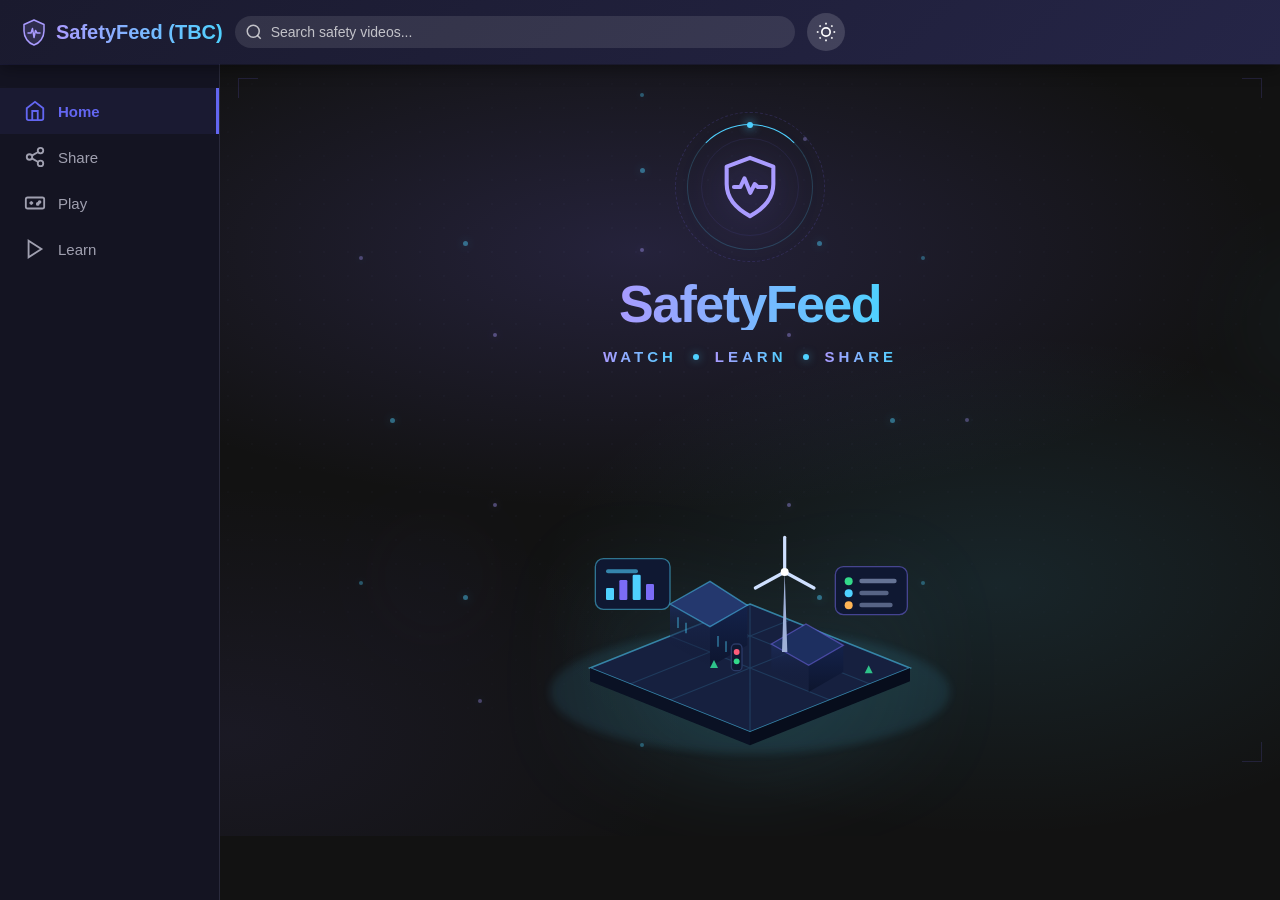
==== commit 91f00642: "Add Share/Play pages, 3D LOTO games, nav redesign, and rebrand to SafetyFeed - Rename Discover to Sh" ====
--- a/index.html
+++ b/index.html
@@ -3,9 +3,9 @@
 <head>
 <meta charset="UTF-8">
 <meta name="viewport" content="width=device-width, initial-scale=1.0">
-<title>SafetyFeed</title>
+<title>SafetyFeed (TBC)</title>
 <link rel="stylesheet" href="styles.css">
-<script>if(localStorage.getItem('safetyReminder_theme')!=='light')document.documentElement.classList.add('dark-theme');</script>
+<script>if(localStorage.getItem('safetyFeed_theme')!=='light')document.documentElement.classList.add('dark-theme');</script>
 </head>
 <body>
 
@@ -13,7 +13,7 @@
 <header class="header">
   <div class="header-title">
     <svg class="logo-icon" viewBox="0 0 28 28" fill="none"><defs><linearGradient id="logoGr" x1="4" y1="2" x2="24" y2="27"><stop stop-color="#A99BFF"/><stop offset="1" stop-color="#4FD1FF"/></linearGradient></defs><path d="M14 2L4 6.5V13C4 19.35 8.28 25.22 14 27C19.72 25.22 24 19.35 24 13V6.5L14 2Z" fill="rgba(169,155,255,0.15)" stroke="url(#logoGr)" stroke-width="1.5" stroke-linejoin="round"/><polyline points="8,15 11,15 12.5,10.5 14,19.5 15.5,12.5 17,15 20,15" fill="none" stroke="url(#logoGr)" stroke-width="1.5" stroke-linecap="round" stroke-linejoin="round"/></svg>
-    <span>SafetyFeed</span>
+    <span>SafetyFeed (TBC)</span>
   </div>
   <div class="search-bar">
     <svg viewBox="0 0 24 24" stroke-width="2"><circle cx="11" cy="11" r="8"/><line x1="21" y1="21" x2="16.65" y2="16.65"/></svg>
@@ -31,9 +31,13 @@
     <svg viewBox="0 0 24 24"><path d="M3 9l9-7 9 7v11a2 2 0 0 1-2 2H5a2 2 0 0 1-2-2z"/><polyline points="9 22 9 12 15 12 15 22"/></svg>
     Home
   </a>
-  <a href="#" data-nav="discover">
-    <svg viewBox="0 0 24 24"><circle cx="12" cy="12" r="10"/><polygon points="16.24 7.76 14.12 14.12 7.76 16.24 9.88 9.88 16.24 7.76"/></svg>
-    Discover
+  <a href="#" data-nav="share">
+    <svg viewBox="0 0 24 24"><circle cx="18" cy="5" r="3"/><circle cx="6" cy="12" r="3"/><circle cx="18" cy="19" r="3"/><line x1="8.59" y1="13.51" x2="15.42" y2="17.49"/><line x1="15.41" y1="6.51" x2="8.59" y2="10.49"/></svg>
+    Share
+  </a>
+  <a href="#" data-nav="play">
+    <svg viewBox="0 0 24 24"><rect x="2" y="6" width="20" height="12" rx="2"/><line x1="6" y1="12" x2="10" y2="12"/><line x1="8" y1="10" x2="8" y2="14"/><circle cx="17" cy="11" r="1"/><circle cx="15" cy="13" r="1"/></svg>
+    Play
   </a>
   <a href="#" data-nav="learn">
     <svg viewBox="0 0 24 24"><polygon points="5 3 19 12 5 21 5 3"/></svg>
@@ -47,9 +51,13 @@
     <svg viewBox="0 0 24 24"><path d="M3 9l9-7 9 7v11a2 2 0 0 1-2 2H5a2 2 0 0 1-2-2z"/><polyline points="9 22 9 12 15 12 15 22"/></svg>
     Home
   </a>
-  <a href="#" data-nav="discover">
-    <svg viewBox="0 0 24 24"><circle cx="12" cy="12" r="10"/><polygon points="16.24 7.76 14.12 14.12 7.76 16.24 9.88 9.88 16.24 7.76"/></svg>
-    Discover
+  <a href="#" data-nav="share">
+    <svg viewBox="0 0 24 24"><circle cx="18" cy="5" r="3"/><circle cx="6" cy="12" r="3"/><circle cx="18" cy="19" r="3"/><line x1="8.59" y1="13.51" x2="15.42" y2="17.49"/><line x1="15.41" y1="6.51" x2="8.59" y2="10.49"/></svg>
+    Share
+  </a>
+  <a href="#" data-nav="play">
+    <svg viewBox="0 0 24 24"><rect x="2" y="6" width="20" height="12" rx="2"/><line x1="6" y1="12" x2="10" y2="12"/><line x1="8" y1="10" x2="8" y2="14"/><circle cx="17" cy="11" r="1"/><circle cx="15" cy="13" r="1"/></svg>
+    Play
   </a>
   <a href="#" data-nav="learn">
     <svg viewBox="0 0 24 24"><polygon points="5 3 19 12 5 21 5 3"/></svg>
@@ -206,8 +214,8 @@
 
 </main>
 
-<!-- Discover Page -->
-<main class="main page-section" id="page-discover" style="display:none">
+<!-- Share Page (formerly Discover) -->
+<main class="main page-section" id="page-share" style="display:none">
   <!-- Trending Topics -->
   <div class="trending-bar" id="trendingBar">
     <button class="trending-chip active" data-filter="all">All</button>
@@ -238,8 +246,21 @@
       </button>
     </div>
   </div>
-  <!-- Discover Feed -->
-  <div class="feed" id="discover-feed"></div>
+  <!-- Share Feed -->
+  <div class="feed" id="share-feed"></div>
+</main>
+
+<!-- Play Page (safety mini-games) -->
+<main class="main page-section" id="page-play" style="display:none">
+  <div class="page-banner play-banner">
+    <div class="banner-content">
+      <h2>Safety Drills</h2>
+      <p>3D interactive LOTO &amp; de-LOTO training</p>
+    </div>
+  </div>
+  <div class="play-container" id="play-container">
+    <!-- Game selection grid rendered by JS -->
+  </div>
 </main>
 
 <!-- Learn Page (safety videos) -->
--- a/styles.css
+++ b/styles.css
@@ -1,4 +1,4 @@
-/* Safety Reminder — Styles */
+/* SafetyFeed (TBC) — Styles */
 
 *, *::before, *::after { box-sizing: border-box; margin: 0; padding: 0; }
 
@@ -197,15 +197,20 @@
   transition: background 0.15s, color 0.15s;
 }
 
-.side-nav a:hover, .side-nav a.active {
-  background: rgba(99, 102, 241, 0.08);
-  color: var(--primary);
-}
+.side-nav a:hover { background: rgba(99, 102, 241, 0.06); }
+.side-nav a.active { font-weight: 600; }
+
+.side-nav a[data-nav="home"]  { --nav-color: #6366F1; }
+.side-nav a[data-nav="share"] { --nav-color: #F5B301; }
+.side-nav a[data-nav="play"]  { --nav-color: #25C281; }
+.side-nav a[data-nav="learn"] { --nav-color: #18b5c8; }
 
 .side-nav a.active {
-  border-right: 3px solid var(--primary);
-  font-weight: 600;
-}
+  color: var(--nav-color);
+  background: color-mix(in srgb, var(--nav-color) 8%, transparent);
+  border-right: 3px solid var(--nav-color);
+}
+.side-nav a:hover { color: var(--nav-color); }
 
 .side-nav a svg {
   width: 22px;
@@ -244,7 +249,12 @@
   position: relative;
 }
 
-.bottom-nav a.active { color: var(--primary); font-weight: 600; }
+.bottom-nav a[data-nav="home"]  { --nav-color: #6366F1; }
+.bottom-nav a[data-nav="share"] { --nav-color: #F5B301; }
+.bottom-nav a[data-nav="play"]  { --nav-color: #25C281; }
+.bottom-nav a[data-nav="learn"] { --nav-color: #18b5c8; }
+
+.bottom-nav a.active { color: var(--nav-color); font-weight: 600; }
 .bottom-nav a.active::after {
   content: '';
   position: absolute;
@@ -254,7 +264,7 @@
   width: 24px;
   height: 3px;
   border-radius: 0 0 3px 3px;
-  background: var(--primary);
+  background: var(--nav-color);
 }
 
 .bottom-nav a svg {
@@ -528,6 +538,47 @@
   display: block;
 }
 
+/* Video post thumbnail in Share feed */
+.post-video-thumb {
+  border-radius: 0;
+}
+
+.post-video-thumb .play-overlay {
+  opacity: 1;
+  background: rgba(0,0,0,0.25);
+}
+
+.post-video-thumb:hover .play-overlay {
+  background: rgba(0,0,0,0.35);
+}
+
+.post-video-label {
+  position: absolute;
+  bottom: 0;
+  left: 0;
+  right: 0;
+  padding: 8px 12px;
+  background: linear-gradient(transparent, rgba(0,0,0,0.7));
+  color: #fff;
+  font-size: 13px;
+  font-weight: 500;
+  display: flex;
+  align-items: center;
+  gap: 6px;
+  z-index: 2;
+}
+
+.post-video-label svg {
+  position: relative;
+  inset: auto;
+  width: 14px;
+  height: 14px;
+  fill: none;
+  stroke: none;
+  flex-shrink: 0;
+  color: rgba(255,255,255,0.9);
+}
+
 /* Reactions bar */
 .post-reactions {
   display: flex;
@@ -605,7 +656,7 @@
 }
 
 /* Discover page centered layout */
-#page-discover .feed {
+#page-share .feed {
   display: flex;
   flex-direction: column;
   gap: 16px;
@@ -1102,7 +1153,7 @@
     grid-template-columns: repeat(2, 1fr);
     gap: 20px;
   }
-  #page-discover .feed {
+  #page-share .feed {
     display: flex;
     flex-direction: column;
   }
@@ -1121,7 +1172,7 @@
     grid-template-columns: repeat(auto-fill, minmax(320px, 1fr));
     gap: 24px;
   }
-  #page-discover .feed {
+  #page-share .feed {
     display: flex;
     flex-direction: column;
   }
@@ -1582,6 +1633,189 @@
   .h-hud { display: none; }
 }
 
+/* ══════════════════════════════════════════
+   Play Page — 3D Animated Safety Games
+   ══════════════════════════════════════════ */
+
+.play-banner {
+  background: linear-gradient(135deg, #7B6CF6, #4FD1FF);
+  max-width: 900px;
+}
+
+.play-container {
+  max-width: 1100px;
+  margin: 0 auto;
+}
+
+/* ── Game Grid ── */
+.game-grid {
+  display: grid;
+  grid-template-columns: 1fr;
+  gap: 24px;
+}
+@media (min-width: 700px) {
+  .game-grid { grid-template-columns: repeat(2, 1fr); }
+}
+
+/* ── Game Launch Card ── */
+.game-launch-card {
+  background: var(--card);
+  border-radius: 20px;
+  overflow: hidden;
+  box-shadow: 0 4px 24px rgba(0,0,0,0.10);
+  transition: transform 0.3s, box-shadow 0.3s;
+}
+.game-launch-card:hover {
+  transform: translateY(-4px);
+  box-shadow: 0 8px 32px rgba(0,0,0,0.15);
+}
+
+.game-launch-preview {
+  position: relative;
+  aspect-ratio: 16 / 9;
+  overflow: hidden;
+  background: #0a0d10;
+  cursor: pointer;
+}
+.game-preview-svg {
+  position: absolute;
+  inset: 0;
+  width: 100%;
+  height: 100%;
+  display: block;
+}
+
+.game-preview-overlay {
+  position: absolute;
+  inset: 0;
+  display: flex;
+  align-items: center;
+  justify-content: center;
+  background: rgba(0,0,0,0.3);
+  transition: background 0.2s;
+}
+.game-launch-preview:hover .game-preview-overlay { background: rgba(0,0,0,0.4); }
+.game-play-circle {
+  width: 72px;
+  height: 72px;
+  border-radius: 50%;
+  background: rgba(99, 102, 241, 0.85);
+  border: 2px solid rgba(255,255,255,0.3);
+  display: flex;
+  align-items: center;
+  justify-content: center;
+  cursor: pointer;
+  transition: transform 0.2s, background 0.2s;
+}
+.game-play-circle:hover { transform: scale(1.1); background: rgba(99, 102, 241, 1); }
+.game-play-circle svg { margin-left: 4px; }
+.game-launch-info {
+  padding: 20px 24px 24px;
+}
+.game-launch-info h3 {
+  font-size: 18px;
+  font-weight: 700;
+  color: var(--text);
+  margin-bottom: 8px;
+}
+.game-launch-info p {
+  font-size: 13.5px;
+  color: var(--text-light);
+  line-height: 1.6;
+  margin-bottom: 14px;
+}
+.game-launch-controls {
+  display: flex;
+  flex-wrap: wrap;
+  gap: 8px 16px;
+  font-size: 12px;
+  color: var(--text-light);
+  margin-bottom: 18px;
+}
+.game-launch-controls b {
+  color: var(--text);
+  background: var(--bg);
+  padding: 2px 7px;
+  border-radius: 5px;
+  border: 1px solid var(--border);
+  font-size: 11px;
+}
+
+.game-start-btn {
+  display: inline-flex;
+  align-items: center;
+  gap: 8px;
+  padding: 12px 28px;
+  background: var(--primary);
+  color: #fff;
+  border: none;
+  border-radius: 10px;
+  font-size: 15px;
+  font-weight: 600;
+  cursor: pointer;
+  transition: transform 0.15s, box-shadow 0.15s;
+}
+.game-start-btn:hover { transform: translateY(-1px); box-shadow: 0 4px 12px rgba(99,102,241,0.35); }
+.game-start-btn-cyan { background: #18b5c8; }
+.game-start-btn-cyan:hover { box-shadow: 0 4px 12px rgba(24,181,200,0.35); }
+
+.game-badge {
+  display: inline-block;
+  font-size: 10px;
+  font-weight: 700;
+  letter-spacing: 0.12em;
+  text-transform: uppercase;
+  padding: 3px 10px;
+  border-radius: 6px;
+  margin-bottom: 8px;
+}
+.game-badge-loto { background: rgba(245,179,1,0.12); color: #F5B301; }
+.game-badge-deloto { background: rgba(24,181,200,0.12); color: #18b5c8; }
+
+.game-play-circle-cyan { background: rgba(24,181,200,0.85); }
+.game-play-circle-cyan:hover { background: rgba(24,181,200,1); }
+
+/* ── Game iframe (fullscreen overlay) ── */
+.game-iframe-wrap {
+  position: fixed;
+  inset: 0;
+  z-index: 200;
+  background: #06080a;
+}
+.game-iframe {
+  width: 100%;
+  height: 100%;
+  border: none;
+  display: block;
+}
+.game-iframe-back {
+  position: absolute;
+  top: 12px;
+  left: 12px;
+  z-index: 40;
+  display: flex;
+  align-items: center;
+  gap: 6px;
+  padding: 8px 14px;
+  background: rgba(16,20,24,0.85);
+  backdrop-filter: blur(6px);
+  border: 1px solid #313A43;
+  border-radius: 10px;
+  color: #E7E4DD;
+  font-size: 13px;
+  font-weight: 600;
+  cursor: pointer;
+  transition: background 0.2s;
+}
+.game-iframe-back:hover { background: rgba(16,20,24,0.95); }
+.game-iframe-back svg {
+  width: 18px;
+  height: 18px;
+  stroke: #E7E4DD;
+}
+
+.dark-theme .game-launch-card { box-shadow: 0 4px 24px rgba(0,0,0,0.3); }
+
 /* ── Scrollbar ── */
 .comments-list::-webkit-scrollbar { width: 4px; }
 .comments-list::-webkit-scrollbar-track { background: transparent; }
